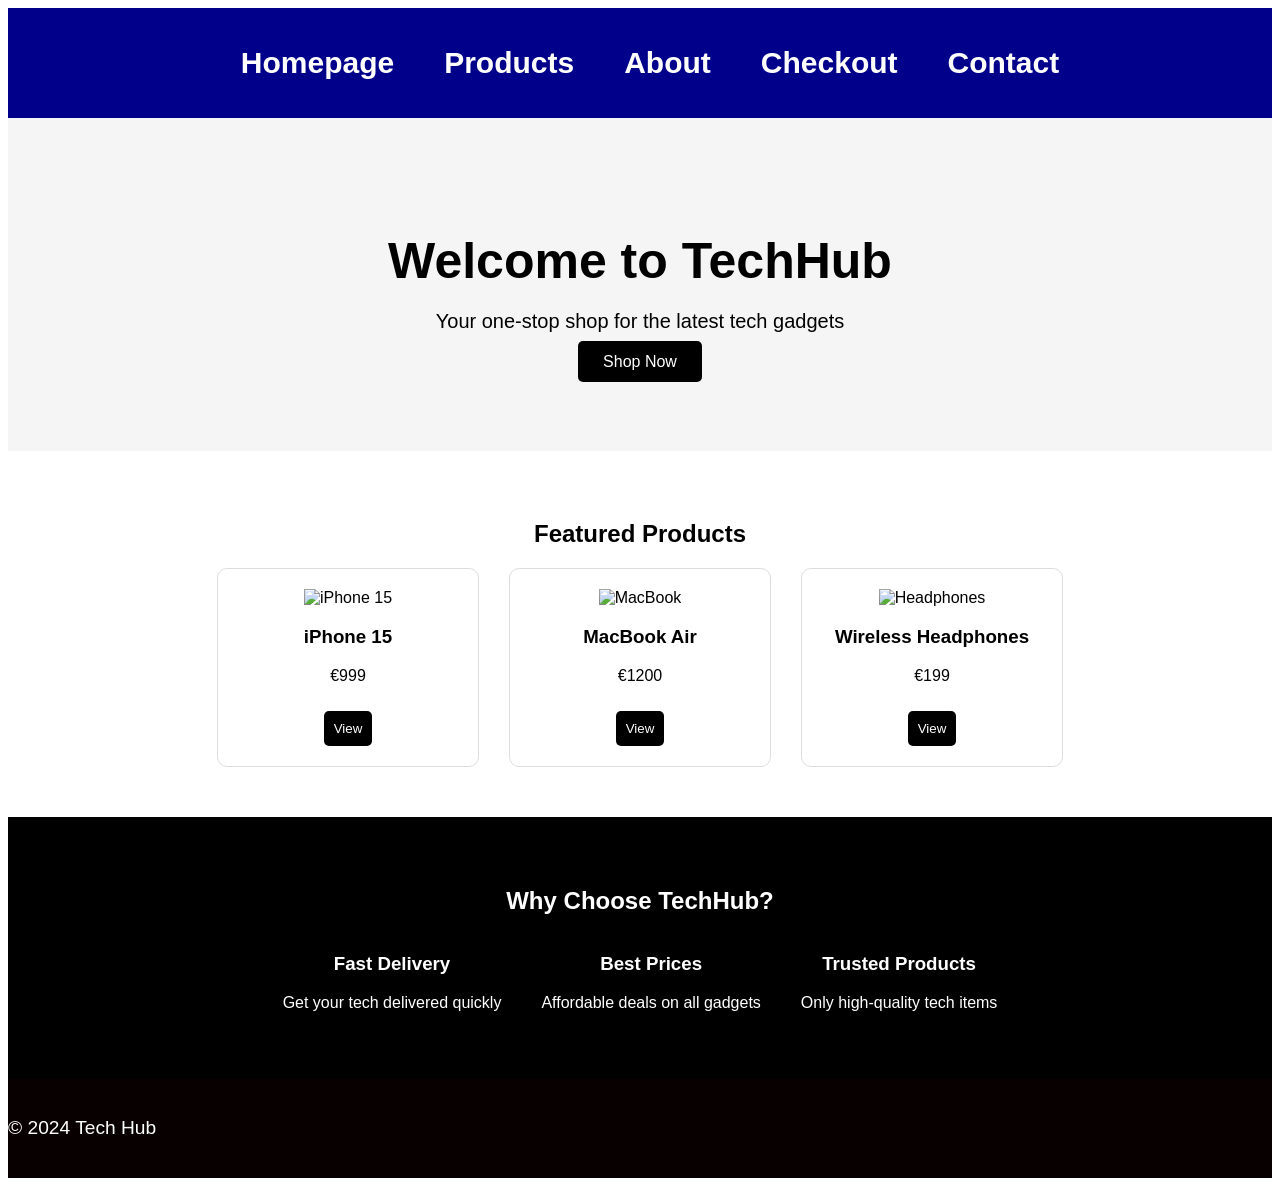
==== index.html @ e407534f "Add files via upload" ====
<!doctype html>
<html lang="en">
<head>
  <meta charset="UTF-8" />
  <meta name="viewport" content="width=device-width, initial-scale=1.0" />
  <title>Homepage</title>

  <link rel="stylesheet" href="style.css" />
</head>

<body class="home">

  <nav class="navbar">
    <a href="index.html">Homepage</a>
    <a href="products.html">Products</a>
    <a href="about_us.html">About</a>
    <a href="checkout.html">Checkout</a>
    <a href="contact_us.html">Contact</a>
  </nav>

  <!-- HERO -->
  <header class="middle">
    <h1>Welcome to TechHub</h1>
    <p>Your one-stop shop for the latest tech gadgets</p>
    <a href="products.html" class="btn">Shop Now</a>
  </header>

  <!-- FEATURED PRODUCTS -->
  <section class="featured">
    <h2>Featured Products</h2>

    <div class="product-container">

      <!-- IPHONE -->
      <div class="product-card">
        <img src="https://images.unsplash.com/photo-1592750475338-74b7b21085ab?auto=format&fit=crop&w=800&q=80" alt="iPhone 15">
        <h3>iPhone 15</h3>
        <p>€999</p>
        <button onclick="viewProduct('iphone')">View</button>
      </div>

      <!-- MACBOOK -->
      <div class="product-card">
        <img src="https://images.unsplash.com/photo-1517336714731-489689fd1ca8?auto=format&fit=crop&w=800&q=80" alt="MacBook">
        <h3>MacBook Air</h3>
        <p>€1200</p>
        <button onclick="viewProduct('laptop')">View</button>
      </div>

      <!-- HEADPHONES -->
      <div class="product-card">
        <img src="https://images.unsplash.com/photo-1505740420928-5e560c06d30e?auto=format&fit=crop&w=800&q=80" alt="Headphones">
        <h3>Wireless Headphones</h3>
        <p>€199</p>
        <button onclick="viewProduct('headphones')">View</button>
      </div>

    </div>
  </section>

  <!-- WHY US -->
  <section class="why-us">
    <h2>Why Choose TechHub?</h2>

    <div class="features">
      <div>
        <h3>Fast Delivery</h3>
        <p>Get your tech delivered quickly</p>
      </div>

      <div>
        <h3>Best Prices</h3>
        <p>Affordable deals on all gadgets</p>
      </div>

      <div>
        <h3>Trusted Products</h3>
        <p>Only high-quality tech items</p>
      </div>
    </div>
  </section>

  <!-- FOOTER -->
  <footer class="site-footer">
    <p>&copy; 2024 Tech Hub</p>
  </footer>

  <script>
    function viewProduct(type) {
      window.location.href = "products.html#" + type;
    }
  </script>

</body>
</html>
---- style.css ----
/*  Right now we will type here what we change/add so to keep track and when we upload this to joop we can delete this */
/*  Home-page: I changed the layout from the blue to black to fit the tech theme and also added a fetaures section + Nav bar to which im gonnna make it be able to clickable so when a customer clicks*/
/*  "Phones" it will bring them to the products section about the phones we have. Btw, if it says ".home" it ref the homepage  */
/* contact-page format looks more cleaner than what it is was before as it was just 3 boxes of white space together with titles like name, email address and message but i changed the style so it can look more website like.*/
/* made the style css for the map to be more centered with the text*/
/* i reformated my css on the oppening hours, faq and frequently added questions*/

body {
  background-color: #ffffff;
}

/* Navbar */
.navbar {
  display: flex;
  justify-content: center;
  background: darkblue;
  padding: 30px;
}

.navbar a {
  color: white;
  text-decoration: none;
  margin-left: 20px;
  font-size: 30px;
  font-weight: bold;
  padding: 8px 15px;
  border-radius: 5px;
  transition: 0.3s;
}

/*  The blue colour Nav bar looks good so far so we can honestly just keep that for how it is right now  */
.navbar a:hover {
  background-color: rgb(0, 119, 255);
  color: #fff;
}

/*  My footer */
.site-footer {
    background: #7ee3f0;
    color: #fff;
    padding: 20px 0;
    font-family: sans-serif;
}

.footer-container {
   display: flex;
    justify-content: space-between;
    align-items: flex-start;
    margin: 0 auto;
    flex-wrap: wrap;
    padding: 20px 50px ;
     gap: 25%;
}

/*  This is the footer of the MAIN body */
.site-footer {
    background: rgb(0, 119, 255);
    color: #fff;
    
    font-family: sans-serif;
    font-size: 1.2em;
}

.footer-section {
    flex: 1;
    min-width: 200px;
     margin-bottom: 10px;
   
}



.footer-section a {
    color: #f1f1f1;
    text-decoration: none;
    margin-right: 15px;
    display: inline-flex;
    align-items: center;
}

.footer-section a img {
    width: 24px;
    height: 24px;
    margin-right: 5px;
    vertical-align: middle;
}

.footer-bottom {
    border-top: 1px solid #444;
    margin-top: 20px;
    text-align: center;
    padding-top: 10px;
    font-size: 1em;
}



a {
  text-decoration: none;
}

/* This changes the homepage  */
.home {
  font-family: Arial, sans-serif;
}

/* This is the "Phones, laptops, Tablets etc Nave bar (if you click on it, it doesnt work just yet*/
.home .categories {
  display: flex;
  justify-content: center;
  background: #000;
  padding: 15px;
}

.home .categories a {
  color: #fff;
  margin: 0 15px;
  font-size: 18px;
}

.home .categories a:hover {
  color: #ccc;
}

/* middle  */
.home .middle {
  text-align: center;
  padding: 80px 20px;
  background: #f5f5f5;
}

.home .middle h1 {
  font-size: 50px;
  margin-bottom: 10px;
}

.home .middle p {
  font-size: 20px;
  margin-bottom: 20px;
}

.home .btn {
  background: #000;
  color: #fff;
  padding: 12px 25px;
  border-radius: 5px;
}

.home .btn:hover {
  background: #333;
}

/* PRODUCTS (Also doesnt work just yet but I will get to it!*/
.home .featured {
  padding: 50px 20px;
  text-align: center;
}

.home .product-container {
  display: flex;
  justify-content: center;
  gap: 30px;
  flex-wrap: wrap;
}

.home .product-card {
  border: 1px solid #ddd;
  padding: 20px;
  width: 220px;
  border-radius: 10px;
  background: #fff;
  transition: 0.3s;
}

.home .product-card:hover {
  transform: scale(1.05);
}

.home .product-card img {
  width: 100%;
}

.home .product-card button {
  background: #000;
  color: #fff;
  border: none;
  padding: 10px;
  cursor: pointer;
  margin-top: 10px;
}

.home .product-card button:hover {
  background: #333;
}

/* This is the lower middle section about the "why choose us"  */
.home .why-us {
  background: #000;
  color: #fff;
  padding: 50px 20px;
  text-align: center;
}

.home .features {
  display: flex;
  justify-content: center;
  gap: 40px;
  flex-wrap: wrap;
}

/* This is the footer for the home page   */
.home .site-footer {
    background: #080000;
    color: #fff;
    
    font-family: sans-serif;
    font-size: 1.2em;
}

/* Contact Page */
.contact-form {
  width: 50%;
  margin: 40px auto;
  padding: 20px;
  background-color: #f5f5f5;
  border-radius: 10px;
}

.contact-form label {
  display: block;
  margin-top: 10px;
  font-weight: bold;
}

.contact-form input,
.contact-form textarea {
  width: 100%;
  padding: 10px;
  margin-top: 5px;
  border: 1px solid #ccc;
  border-radius: 5px;
}

.contact-form button {
  margin-top: 15px;
  padding: 12px;
  width: 100%;
  background-color: darkblue;
  color: white;
  border: none;
  border-radius: 5px;
}

.contact-form button:hover {
  background-color: rgb(0, 119, 255);
}

.contact-info,
.contact-details {
  text-align: center;
  margin-top: 30px;
}

.faq {
  width: 60%;
  margin: 40px auto;
}

.map {
  text-align: center;
  margin: 40px auto;
}

/* My Products section */
/* SUB NAVBAR */
.categories {
  display: flex;
  justify-content: center;
  gap: 40px;
  background: black;
  padding: 15px 0;
}

.categories a {
  color: white;
  text-decoration: none;
  font-weight: bold;
  font-size: 16px;
  background: none;
  border: none;
  padding: 0;
  cursor: pointer;
}

.categories a:hover {
  color: #ccc;
}

/* SEARCH BAR */
.search-section {
  text-align: center;
  margin: 20px;
}

.search-section input {
  width: 50%;
  padding: 10px;
  font-size: 16px;
}

/* PRODUCTS SECTION */
.products {
  text-align: center;
}

.product-container {
  display: flex;
  justify-content: center;
  gap: 30px;
  flex-wrap: wrap;
  margin-top: 20px;
}

.product-card {
  border: 1px solid #ccc;
  padding: 20px;
  width: 260px;
  border-radius: 10px;
  background: #f5f5f5;
  text-align: center;
}

.product-card:hover {
  transform: scale(1.05);
}

.product-card img {
  width: 100%;
}

.product-card button {
  margin-top: 10px;
  padding: 10px;
  border: none;
  background: darkblue;
  color: white;
  cursor: pointer;
  border-radius: 5px;
}

.product-card button:hover {
  background: rgb(0, 119, 255);
}

/* FILTER BUTTONS */
.categories button {
  padding: 10px 15px;
  border: none;
  color: white;
  background-color: black;
  cursor: pointer;
  font-weight: bold;
  border-radius: 5px;
}

.categories button:hover {
  background:navy;
  color: white;
}

.map {
  margin: 40px auto;
  text-align: center;
}

/* This is the Checkout page */
.checkout-page {
  display: flex;
  gap: 40px;
  padding: 40px;
}

.cart-section {
  width: 40%;
  background: #f9f9f9;
  padding: 20px;
  border-radius: 10px;
}

.checkout-section {
  width: 60%;
}

.cart-item {
  display: flex;
  justify-content: space-between;
  padding: 10px 0;
  border-bottom: 1px solid #ddd;
}

.totals {
  margin-top: 20px;
}

.checkout-form input,
.checkout-form textarea {
  width: 100%;
  padding: 10px;
  margin: 8px 0;
}

button {
  margin-top: 10px;
  padding: 10px;
  cursor: pointer;
}

.btn-submit {
  background: black;
  color: white;
  width: 100%;
  font-size: 16px;
}

.btn-submit:hover {
  background-color: hwb(255 0% 10%);
}
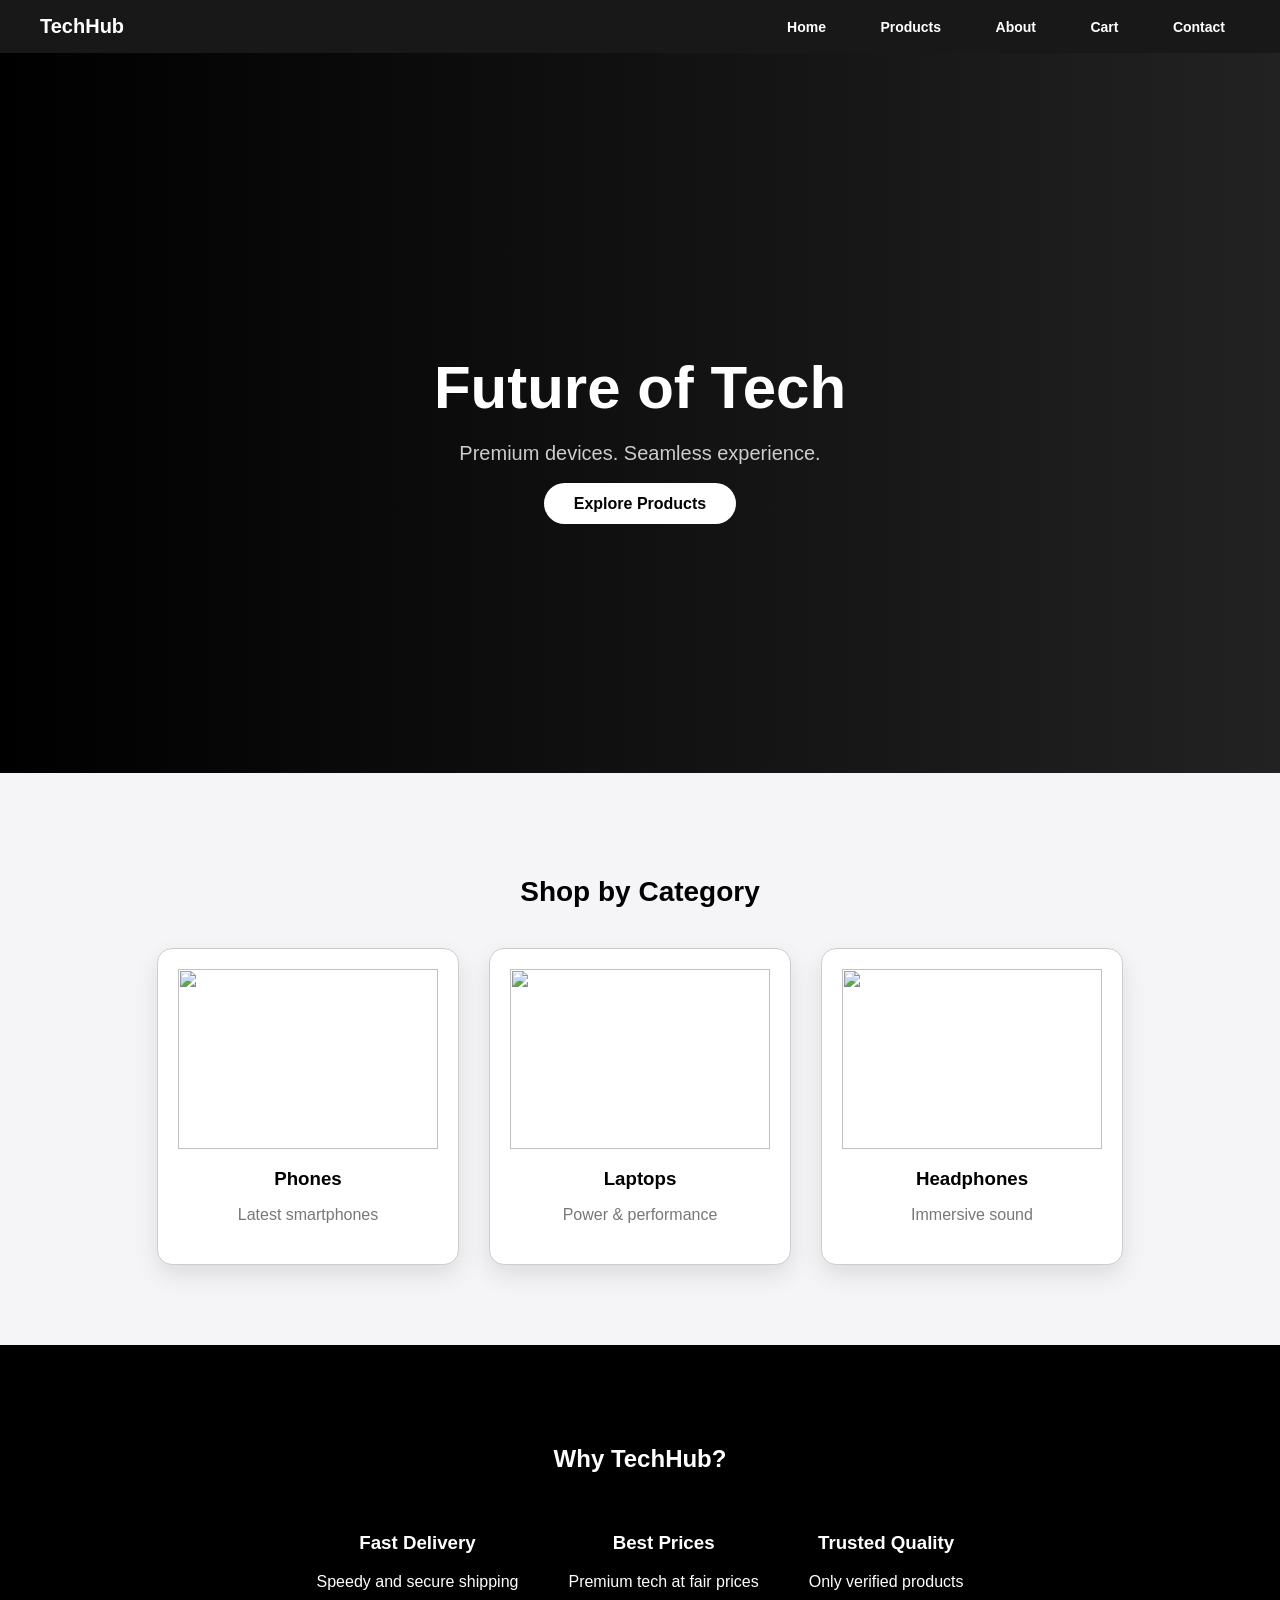
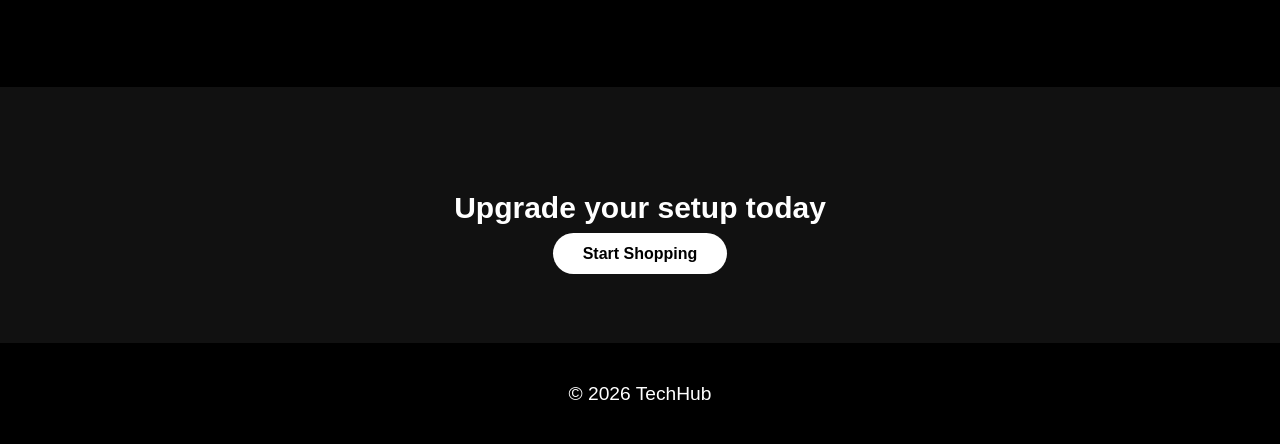
==== commit 337bb7e9: "Add files via upload" ====
--- a/index.html
+++ b/index.html
@@ -2,57 +2,56 @@
 <html lang="en">
 <head>
   <meta charset="UTF-8" />
-  <meta name="viewport" content="width=device-width, initial-scale=1.0" />
-  <title>Homepage</title>
-
+  <meta name="viewport" content="width=device-width, initial-scale=1.0"/>
+  <title>TechHub</title>
   <link rel="stylesheet" href="style.css" />
 </head>
 
 <body class="home">
 
+  <!-- NAVBAR -->
   <nav class="navbar">
-    <a href="index.html">Homepage</a>
-    <a href="products.html">Products</a>
-    <a href="about_us.html">About</a>
-    <a href="checkout.html">Checkout</a>
-    <a href="contact_us.html">Contact</a>
+    <div class="logo">TechHub</div>
+    <div class="nav-links">
+      <a href="index.html">Home</a>
+      <a href="products.html">Products</a>
+      <a href="about_us.html">About</a>
+      <a href="checkout.html">Cart</a>
+      <a href="contact_us.html">Contact</a>
+    </div>
   </nav>
 
   <!-- HERO -->
   <header class="middle">
-    <h1>Welcome to TechHub</h1>
-    <p>Your one-stop shop for the latest tech gadgets</p>
-    <a href="products.html" class="btn">Shop Now</a>
+    <div class="hero-content">
+      <h1>Future of Tech</h1>
+      <p>Premium devices. Seamless experience.</p>
+      <a href="products.html" class="btn">Explore Products</a>
+    </div>
   </header>
 
-  <!-- FEATURED PRODUCTS -->
+  <!-- FEATURED -->
   <section class="featured">
-    <h2>Featured Products</h2>
+    <h2>Shop by Category</h2>
 
     <div class="product-container">
 
-      <!-- IPHONE -->
-      <div class="product-card">
-        <img src="https://images.unsplash.com/photo-1592750475338-74b7b21085ab?auto=format&fit=crop&w=800&q=80" alt="iPhone 15">
-        <h3>iPhone 15</h3>
-        <p>€999</p>
-        <button onclick="viewProduct('iphone')">View</button>
+      <div class="product-card" onclick="viewProduct('phone')">
+        <img src="https://images.unsplash.com/photo-1592750475338-74b7b21085ab?auto=format&fit=crop&w=800&q=80">
+        <h3>Phones</h3>
+        <p>Latest smartphones</p>
       </div>
 
-      <!-- MACBOOK -->
-      <div class="product-card">
-        <img src="https://images.unsplash.com/photo-1517336714731-489689fd1ca8?auto=format&fit=crop&w=800&q=80" alt="MacBook">
-        <h3>MacBook Air</h3>
-        <p>€1200</p>
-        <button onclick="viewProduct('laptop')">View</button>
+      <div class="product-card" onclick="viewProduct('laptop')">
+        <img src="https://images.unsplash.com/photo-1517336714731-489689fd1ca8?auto=format&fit=crop&w=800&q=80">
+        <h3>Laptops</h3>
+        <p>Power & performance</p>
       </div>
 
-      <!-- HEADPHONES -->
-      <div class="product-card">
-        <img src="https://images.unsplash.com/photo-1505740420928-5e560c06d30e?auto=format&fit=crop&w=800&q=80" alt="Headphones">
-        <h3>Wireless Headphones</h3>
-        <p>€199</p>
-        <button onclick="viewProduct('headphones')">View</button>
+      <div class="product-card" onclick="viewProduct('headphone')">
+        <img src="https://images.unsplash.com/photo-1505740420928-5e560c06d30e?auto=format&fit=crop&w=800&q=80">
+        <h3>Headphones</h3>
+        <p>Immersive sound</p>
       </div>
 
     </div>
@@ -60,34 +59,40 @@
 
   <!-- WHY US -->
   <section class="why-us">
-    <h2>Why Choose TechHub?</h2>
+    <h2>Why TechHub?</h2>
 
     <div class="features">
       <div>
         <h3>Fast Delivery</h3>
-        <p>Get your tech delivered quickly</p>
+        <p>Speedy and secure shipping</p>
       </div>
 
       <div>
         <h3>Best Prices</h3>
-        <p>Affordable deals on all gadgets</p>
+        <p>Premium tech at fair prices</p>
       </div>
 
       <div>
-        <h3>Trusted Products</h3>
-        <p>Only high-quality tech items</p>
+        <h3>Trusted Quality</h3>
+        <p>Only verified products</p>
       </div>
     </div>
   </section>
 
+  <!-- CTA -->
+  <section class="cta">
+    <h2>Upgrade your setup today</h2>
+    <a href="products.html" class="btn">Start Shopping</a>
+  </section>
+
   <!-- FOOTER -->
   <footer class="site-footer">
-    <p>&copy; 2024 Tech Hub</p>
+    <p>&copy; 2026 TechHub</p>
   </footer>
 
   <script>
-    function viewProduct(type) {
-      window.location.href = "products.html#" + type;
+    function viewProduct(category) {
+      window.location.href = "products.html#" + category;
     }
   </script>
 
--- a/style.css
+++ b/style.css
@@ -7,7 +7,9 @@
 
 body {
   background-color: #ffffff;
-}
+
+}
+
 
 /* Navbar */
 .navbar {
@@ -99,61 +101,91 @@
   text-decoration: none;
 }
 
-/* This changes the homepage  */
+/* BASE */
 .home {
   font-family: Arial, sans-serif;
-}
-
-/* This is the "Phones, laptops, Tablets etc Nave bar (if you click on it, it doesnt work just yet*/
-.home .categories {
-  display: flex;
-  justify-content: center;
-  background: #000;
-  padding: 15px;
-}
-
-.home .categories a {
-  color: #fff;
-  margin: 0 15px;
-  font-size: 18px;
-}
-
-.home .categories a:hover {
+  margin: 0;
+  background: #f5f5f7;
+}
+
+/* NAVBAR */
+.home .navbar {
+  display: flex;
+  justify-content: space-between;
+  align-items: center;
+  padding: 15px 40px;
+  background: rgba(0,0,0,0.9);
+  color: white;
+  position: sticky;
+  top: 0;
+}
+
+.home .logo {
+  font-size: 20px;
+  font-weight: bold;
+}
+
+.home .nav-links a {
+  color: white;
+  margin-left: 20px;
+  text-decoration: none;
+  font-size: 14px;
+}
+
+.home .nav-links a:hover {
   color: #ccc;
 }
 
-/* middle  */
+/* HERO */
 .home .middle {
-  text-align: center;
-  padding: 80px 20px;
-  background: #f5f5f5;
+  height: 80vh;
+  display: flex;
+  justify-content: center;
+  align-items: center;
+  text-align: center;
+  background: linear-gradient(to right, #000, #222);
+  color: white;
+}
+
+.home .hero-content {
+  max-width: 600px;
 }
 
 .home .middle h1 {
-  font-size: 50px;
-  margin-bottom: 10px;
+  font-size: 60px;
+  margin-bottom: 15px;
 }
 
 .home .middle p {
   font-size: 20px;
-  margin-bottom: 20px;
-}
-
+  margin-bottom: 30px;
+  color: #ccc;
+}
+
+/* BUTTON */
 .home .btn {
-  background: #000;
-  color: #fff;
-  padding: 12px 25px;
-  border-radius: 5px;
+  background: white;
+  color: black;
+  padding: 12px 30px;
+  border-radius: 25px;
+  text-decoration: none;
+  font-weight: bold;
+  transition: 0.3s;
 }
 
 .home .btn:hover {
-  background: #333;
-}
-
-/* PRODUCTS (Also doesnt work just yet but I will get to it!*/
+  background: #ddd;
+}
+
+/* FEATURED */
 .home .featured {
-  padding: 50px 20px;
-  text-align: center;
+  padding: 80px 20px;
+  text-align: center;
+}
+
+.home .featured h2 {
+  font-size: 28px;
+  margin-bottom: 40px;
 }
 
 .home .product-container {
@@ -164,57 +196,73 @@
 }
 
 .home .product-card {
-  border: 1px solid #ddd;
-  padding: 20px;
-  width: 220px;
-  border-radius: 10px;
-  background: #fff;
+  background: white;
+  border-radius: 15px;
+  width: 260px;
+  overflow: hidden;
+  box-shadow: 0 10px 25px rgba(0,0,0,0.1);
   transition: 0.3s;
+  cursor: pointer;
 }
 
 .home .product-card:hover {
-  transform: scale(1.05);
+  transform: translateY(-10px);
 }
 
 .home .product-card img {
   width: 100%;
-}
-
-.home .product-card button {
-  background: #000;
-  color: #fff;
-  border: none;
-  padding: 10px;
-  cursor: pointer;
-  margin-top: 10px;
-}
-
-.home .product-card button:hover {
-  background: #333;
-}
-
-/* This is the lower middle section about the "why choose us"  */
+  height: 180px;
+  object-fit: cover;
+}
+
+.home .product-card h3 {
+  margin: 15px 0 5px;
+}
+
+.home .product-card p {
+  color: #777;
+  margin-bottom: 20px;
+}
+
+/* WHY US */
 .home .why-us {
   background: #000;
-  color: #fff;
-  padding: 50px 20px;
+  color: white;
+  padding: 80px 20px;
   text-align: center;
 }
 
 .home .features {
   display: flex;
   justify-content: center;
-  gap: 40px;
+  gap: 50px;
+  margin-top: 40px;
   flex-wrap: wrap;
 }
 
-/* This is the footer for the home page   */
+.home .features div {
+  max-width: 220px;
+}
+
+/* CTA */
+.home .cta {
+  background: #111;
+  color: white;
+  text-align: center;
+  padding: 80px 20px;
+}
+
+.home .cta h2 {
+  font-size: 30px;
+  margin-bottom: 20px;
+}
+
+/* FOOTER */
 .home .site-footer {
-    background: #080000;
-    color: #fff;
-    
-    font-family: sans-serif;
-    font-size: 1.2em;
+  background: #000;
+  color: white;
+  text-align: center;
+  padding: 20px;
 }
 
 /* Contact Page */
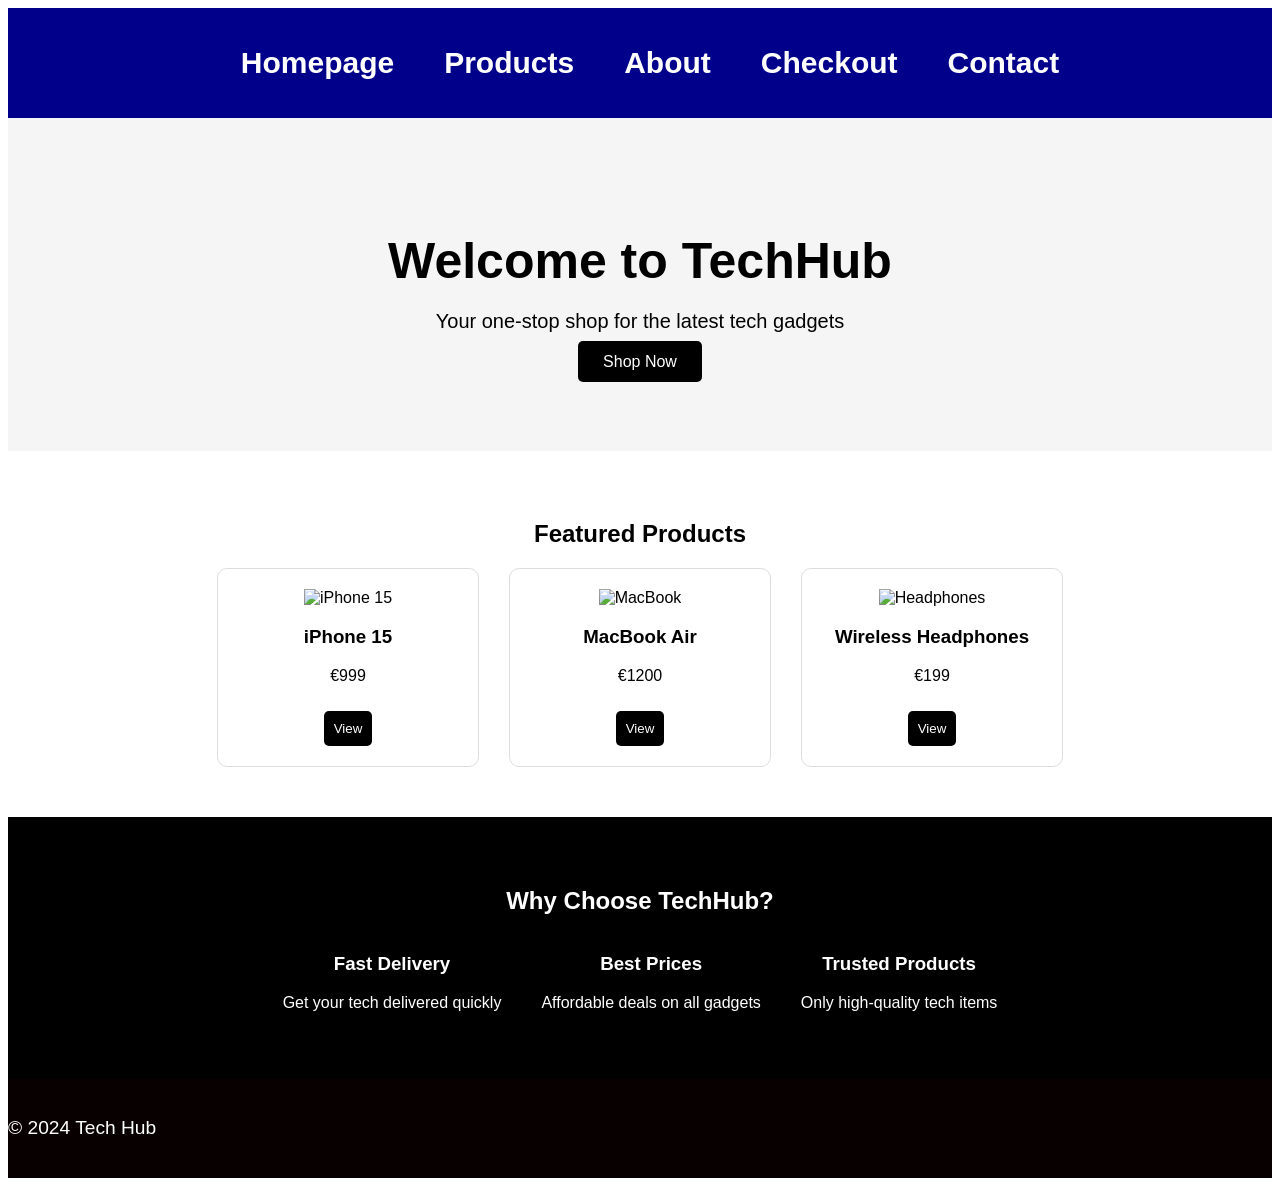
==== commit da9f0ff2: "Revert "Add files via upload" This reverts commit 337bb7e91ebccb22e463ddd1a6a0882b80cfa52f." ====
--- a/index.html
+++ b/index.html
@@ -2,56 +2,57 @@
 <html lang="en">
 <head>
   <meta charset="UTF-8" />
-  <meta name="viewport" content="width=device-width, initial-scale=1.0"/>
-  <title>TechHub</title>
+  <meta name="viewport" content="width=device-width, initial-scale=1.0" />
+  <title>Homepage</title>
+
   <link rel="stylesheet" href="style.css" />
 </head>
 
 <body class="home">
 
-  <!-- NAVBAR -->
   <nav class="navbar">
-    <div class="logo">TechHub</div>
-    <div class="nav-links">
-      <a href="index.html">Home</a>
-      <a href="products.html">Products</a>
-      <a href="about_us.html">About</a>
-      <a href="checkout.html">Cart</a>
-      <a href="contact_us.html">Contact</a>
-    </div>
+    <a href="index.html">Homepage</a>
+    <a href="products.html">Products</a>
+    <a href="about_us.html">About</a>
+    <a href="checkout.html">Checkout</a>
+    <a href="contact_us.html">Contact</a>
   </nav>
 
   <!-- HERO -->
   <header class="middle">
-    <div class="hero-content">
-      <h1>Future of Tech</h1>
-      <p>Premium devices. Seamless experience.</p>
-      <a href="products.html" class="btn">Explore Products</a>
-    </div>
+    <h1>Welcome to TechHub</h1>
+    <p>Your one-stop shop for the latest tech gadgets</p>
+    <a href="products.html" class="btn">Shop Now</a>
   </header>
 
-  <!-- FEATURED -->
+  <!-- FEATURED PRODUCTS -->
   <section class="featured">
-    <h2>Shop by Category</h2>
+    <h2>Featured Products</h2>
 
     <div class="product-container">
 
-      <div class="product-card" onclick="viewProduct('phone')">
-        <img src="https://images.unsplash.com/photo-1592750475338-74b7b21085ab?auto=format&fit=crop&w=800&q=80">
-        <h3>Phones</h3>
-        <p>Latest smartphones</p>
+      <!-- IPHONE -->
+      <div class="product-card">
+        <img src="https://images.unsplash.com/photo-1592750475338-74b7b21085ab?auto=format&fit=crop&w=800&q=80" alt="iPhone 15">
+        <h3>iPhone 15</h3>
+        <p>€999</p>
+        <button onclick="viewProduct('iphone')">View</button>
       </div>
 
-      <div class="product-card" onclick="viewProduct('laptop')">
-        <img src="https://images.unsplash.com/photo-1517336714731-489689fd1ca8?auto=format&fit=crop&w=800&q=80">
-        <h3>Laptops</h3>
-        <p>Power & performance</p>
+      <!-- MACBOOK -->
+      <div class="product-card">
+        <img src="https://images.unsplash.com/photo-1517336714731-489689fd1ca8?auto=format&fit=crop&w=800&q=80" alt="MacBook">
+        <h3>MacBook Air</h3>
+        <p>€1200</p>
+        <button onclick="viewProduct('laptop')">View</button>
       </div>
 
-      <div class="product-card" onclick="viewProduct('headphone')">
-        <img src="https://images.unsplash.com/photo-1505740420928-5e560c06d30e?auto=format&fit=crop&w=800&q=80">
-        <h3>Headphones</h3>
-        <p>Immersive sound</p>
+      <!-- HEADPHONES -->
+      <div class="product-card">
+        <img src="https://images.unsplash.com/photo-1505740420928-5e560c06d30e?auto=format&fit=crop&w=800&q=80" alt="Headphones">
+        <h3>Wireless Headphones</h3>
+        <p>€199</p>
+        <button onclick="viewProduct('headphones')">View</button>
       </div>
 
     </div>
@@ -59,40 +60,34 @@
 
   <!-- WHY US -->
   <section class="why-us">
-    <h2>Why TechHub?</h2>
+    <h2>Why Choose TechHub?</h2>
 
     <div class="features">
       <div>
         <h3>Fast Delivery</h3>
-        <p>Speedy and secure shipping</p>
+        <p>Get your tech delivered quickly</p>
       </div>
 
       <div>
         <h3>Best Prices</h3>
-        <p>Premium tech at fair prices</p>
+        <p>Affordable deals on all gadgets</p>
       </div>
 
       <div>
-        <h3>Trusted Quality</h3>
-        <p>Only verified products</p>
+        <h3>Trusted Products</h3>
+        <p>Only high-quality tech items</p>
       </div>
     </div>
   </section>
 
-  <!-- CTA -->
-  <section class="cta">
-    <h2>Upgrade your setup today</h2>
-    <a href="products.html" class="btn">Start Shopping</a>
-  </section>
-
   <!-- FOOTER -->
   <footer class="site-footer">
-    <p>&copy; 2026 TechHub</p>
+    <p>&copy; 2024 Tech Hub</p>
   </footer>
 
   <script>
-    function viewProduct(category) {
-      window.location.href = "products.html#" + category;
+    function viewProduct(type) {
+      window.location.href = "products.html#" + type;
     }
   </script>
 
--- a/style.css
+++ b/style.css
@@ -7,9 +7,7 @@
 
 body {
   background-color: #ffffff;
-
-}
-
+}
 
 /* Navbar */
 .navbar {
@@ -89,7 +87,7 @@
 
 .footer-bottom {
     border-top: 1px solid #444;
-    margin-top: 20px;
+    margin-top: 10px;
     text-align: center;
     padding-top: 10px;
     font-size: 1em;
@@ -101,91 +99,61 @@
   text-decoration: none;
 }
 
-/* BASE */
+/* This changes the homepage  */
 .home {
   font-family: Arial, sans-serif;
-  margin: 0;
-  background: #f5f5f7;
-}
-
-/* NAVBAR */
-.home .navbar {
-  display: flex;
-  justify-content: space-between;
-  align-items: center;
-  padding: 15px 40px;
-  background: rgba(0,0,0,0.9);
-  color: white;
-  position: sticky;
-  top: 0;
-}
-
-.home .logo {
-  font-size: 20px;
-  font-weight: bold;
-}
-
-.home .nav-links a {
-  color: white;
-  margin-left: 20px;
-  text-decoration: none;
-  font-size: 14px;
-}
-
-.home .nav-links a:hover {
+}
+
+/* This is the "Phones, laptops, Tablets etc Nave bar (if you click on it, it doesnt work just yet*/
+.home .categories {
+  display: flex;
+  justify-content: center;
+  background: #000;
+  padding: 15px;
+}
+
+.home .categories a {
+  color: #fff;
+  margin: 0 15px;
+  font-size: 18px;
+}
+
+.home .categories a:hover {
   color: #ccc;
 }
 
-/* HERO */
+/* middle  */
 .home .middle {
-  height: 80vh;
-  display: flex;
-  justify-content: center;
-  align-items: center;
-  text-align: center;
-  background: linear-gradient(to right, #000, #222);
-  color: white;
-}
-
-.home .hero-content {
-  max-width: 600px;
+  text-align: center;
+  padding: 80px 20px;
+  background: #f5f5f5;
 }
 
 .home .middle h1 {
-  font-size: 60px;
-  margin-bottom: 15px;
+  font-size: 50px;
+  margin-bottom: 10px;
 }
 
 .home .middle p {
   font-size: 20px;
-  margin-bottom: 30px;
-  color: #ccc;
-}
-
-/* BUTTON */
+  margin-bottom: 20px;
+}
+
 .home .btn {
-  background: white;
-  color: black;
-  padding: 12px 30px;
-  border-radius: 25px;
-  text-decoration: none;
-  font-weight: bold;
-  transition: 0.3s;
+  background: #000;
+  color: #fff;
+  padding: 12px 25px;
+  border-radius: 5px;
 }
 
 .home .btn:hover {
-  background: #ddd;
-}
-
-/* FEATURED */
+  background: #333;
+}
+
+/* PRODUCTS (Also doesnt work just yet but I will get to it!*/
 .home .featured {
-  padding: 80px 20px;
-  text-align: center;
-}
-
-.home .featured h2 {
-  font-size: 28px;
-  margin-bottom: 40px;
+  padding: 50px 20px;
+  text-align: center;
 }
 
 .home .product-container {
@@ -196,73 +164,57 @@
 }
 
 .home .product-card {
-  background: white;
-  border-radius: 15px;
-  width: 260px;
-  overflow: hidden;
-  box-shadow: 0 10px 25px rgba(0,0,0,0.1);
+  border: 1px solid #ddd;
+  padding: 20px;
+  width: 220px;
+  border-radius: 10px;
+  background: #fff;
   transition: 0.3s;
-  cursor: pointer;
 }
 
 .home .product-card:hover {
-  transform: translateY(-10px);
+  transform: scale(1.05);
 }
 
 .home .product-card img {
   width: 100%;
-  height: 180px;
-  object-fit: cover;
-}
-
-.home .product-card h3 {
-  margin: 15px 0 5px;
-}
-
-.home .product-card p {
-  color: #777;
-  margin-bottom: 20px;
-}
-
-/* WHY US */
+}
+
+.home .product-card button {
+  background: #000;
+  color: #fff;
+  border: none;
+  padding: 10px;
+  cursor: pointer;
+  margin-top: 10px;
+}
+
+.home .product-card button:hover {
+  background: #333;
+}
+
+/* This is the lower middle section about the "why choose us"  */
 .home .why-us {
   background: #000;
-  color: white;
-  padding: 80px 20px;
+  color: #fff;
+  padding: 50px 20px;
   text-align: center;
 }
 
 .home .features {
   display: flex;
   justify-content: center;
-  gap: 50px;
-  margin-top: 40px;
+  gap: 40px;
   flex-wrap: wrap;
 }
 
-.home .features div {
-  max-width: 220px;
-}
-
-/* CTA */
-.home .cta {
-  background: #111;
-  color: white;
-  text-align: center;
-  padding: 80px 20px;
-}
-
-.home .cta h2 {
-  font-size: 30px;
-  margin-bottom: 20px;
-}
-
-/* FOOTER */
+/* This is the footer for the home page   */
 .home .site-footer {
-  background: #000;
-  color: white;
-  text-align: center;
-  padding: 20px;
+    background: #080000;
+    color: #fff;
+    
+    font-family: sans-serif;
+    font-size: 1.2em;
 }
 
 /* Contact Page */
@@ -380,6 +332,7 @@
 
 .product-card:hover {
   transform: scale(1.05);
+  box-shadow: 0 0 5px rgba(0, 0, 0, 0.3);
 }
 
 .product-card img {
@@ -412,13 +365,116 @@
 }
 
 .categories button:hover {
-  background:navy;
-  color: white;
-}
-
-.map {
-  margin: 40px auto;
-  text-align: center;
+  background: navy;
+  color: white;
+}
+
+/* ADD OR UPDATE PRODUCTS */
+.product_add_update {
+  max-width: 400px;
+  margin: 30px auto;
+  padding: 25px;
+  background-color: white;
+  border-radius: 12px;
+  box-shadow: 0 4px 12px rgba(0, 0, 0, 0.1);
+  display: flex;
+  flex-direction: column;
+  gap: 15px;
+}
+
+.product_add_update h3 {
+  text-align: center;
+  margin-bottom: 10px;
+  font-size: 20px;
+}
+
+.product_add_update input,
+.product_add_update select {
+  padding: 10px 12px;
+  font-size: 15px;
+  border: 1px solid #ccc;
+  border-radius: 8px;
+  outline: none;
+  transition: 0.3s;
+}
+
+.product_add_update input:hover,
+.product_add_update select:hover {
+  border-color: navy;
+}
+
+.product_add_update select:hover {
+  cursor: pointer;
+}
+
+.product_add_update input:focus,
+.product_add_update select:focus {
+  border-color: navy;
+  box-shadow: 0 0 5px rgba(0, 123, 255, 0.4);
+}
+
+.product_add_update input[type="file"] {
+  padding: 5px;
+  border: none;
+}
+
+.product_add_update button {
+  padding: 12px;
+  font-size: 16px;
+  background-color: navy;
+  color: white;
+  border: none;
+  border-radius: 8px;
+  cursor: pointer;
+  transition: 0.3s;
+}
+
+.product_add_update button:hover {
+  background-color: #007bff;
+}
+
+/* SORT PRODUCTS */
+.product_sort {
+  display: flex;
+  justify-content: right;
+  margin: 20px;
+}
+
+.product_sort select {
+  padding: 10px 15px;
+  font-size: 16px;
+  border: 2px solid white;
+  border-radius: 8px;
+  background-color: white;
+  cursor: pointer;
+  outline: none;
+}
+
+.product_sort select:hover {
+  border-color: #007bff;
+}
+
+.product_sort select:focus {
+  border-color: #007bff;
+  box-shadow: 0 0 5px rgba(47, 79, 79, 0.4);
+}
+
+/* FOOTER PRODUCTS */
+.product_footer {
+  background: #080000;
+  border-top: 1px solid #444;
+  margin-top: 20px;
+  padding-top: 10px;
+  display: flex;
+  justify-content: center;
+  padding: 20px 50px;
+  gap: 25%;
+}
+
+.product_footer p {
+  color: #fff;
+  font-family: sans-serif;
+  font-size: 1.2em;
 }
 
 /* This is the Checkout page */
@@ -473,3 +529,168 @@
 .btn-submit:hover {
   background-color: hwb(255 0% 10%);
 }
+
+/* =========================
+   ABOUT US PAGE
+========================= */
+
+.about-page {
+  font-family: Arial, sans-serif;
+  background-color: #ffffff;
+}
+
+.about-hero {
+  background: #f5f5f5;
+  text-align: center;
+  padding: 100px 20px;
+}
+
+.about-hero-content h1 {
+  font-size: 58px;
+  margin-bottom: 20px;
+  color: #000;
+}
+
+.about-hero-content p {
+  font-size: 22px;
+  max-width: 850px;
+  margin: 0 auto;
+  color: #222;
+  line-height: 1.6;
+}
+
+.about-intro {
+  padding: 70px 20px 40px;
+}
+
+.about-container {
+  max-width: 1100px;
+  margin: 0 auto;
+  text-align: center;
+}
+
+.about-intro h2,
+.about-team h2 {
+  font-size: 46px;
+  margin-bottom: 20px;
+  color: #000;
+}
+
+.about-intro p {
+  font-size: 20px;
+  line-height: 1.8;
+  max-width: 900px;
+  margin: 0 auto 20px auto;
+  color: #222;
+}
+
+.about-mission {
+  padding: 30px 20px 70px;
+}
+
+.about-mission .about-container {
+  display: flex;
+  justify-content: center;
+  gap: 30px;
+  flex-wrap: wrap;
+}
+
+.about-card {
+  background: #f5f5f5;
+  border: 1px solid #ddd;
+  border-radius: 12px;
+  width: 300px;
+  padding: 30px 20px;
+  transition: 0.3s;
+}
+
+.about-card:hover {
+  transform: scale(1.03);
+}
+
+.about-card h3 {
+  font-size: 28px;
+  margin-bottom: 15px;
+  color: #000;
+}
+
+.about-card p {
+  font-size: 18px;
+  line-height: 1.6;
+  color: #333;
+}
+
+.about-team {
+  padding: 70px 20px;
+  background: #f5f5f5;
+}
+
+.about-team-wrapper {
+  max-width: 1100px;
+  margin: 0 auto;
+  text-align: center;
+}
+
+.about-team-text {
+  font-size: 20px;
+  max-width: 800px;
+  margin: 0 auto 35px auto;
+  line-height: 1.6;
+  color: #222;
+}
+
+.about-team-container {
+  display: flex;
+  justify-content: center;
+  gap: 30px;
+  flex-wrap: wrap;
+}
+
+.about-team-member {
+  background: #ffffff;
+  border: 1px solid #ddd;
+  border-radius: 10px;
+  width: 260px;
+  padding: 25px 20px;
+  transition: 0.3s;
+}
+
+.about-team-member:hover {
+  transform: scale(1.03);
+}
+
+.about-team-member h3 {
+  font-size: 24px;
+  margin-bottom: 10px;
+  color: #000;
+}
+
+.about-team-member p {
+  font-size: 18px;
+  color: #333;
+}
+
+/* Responsive design */
+@media (max-width: 768px) {
+  .about-hero-content h1 {
+    font-size: 40px;
+  }
+
+  .about-hero-content p,
+  .about-intro p,
+  .about-team-text,
+  .about-card p,
+  .about-team-member p {
+    font-size: 18px;
+  }
+
+  .about-intro h2,
+  .about-team h2 {
+    font-size: 34px;
+  }
+
+  .about-card,
+  .about-team-member {
+    width: 90%;
+  }
+}
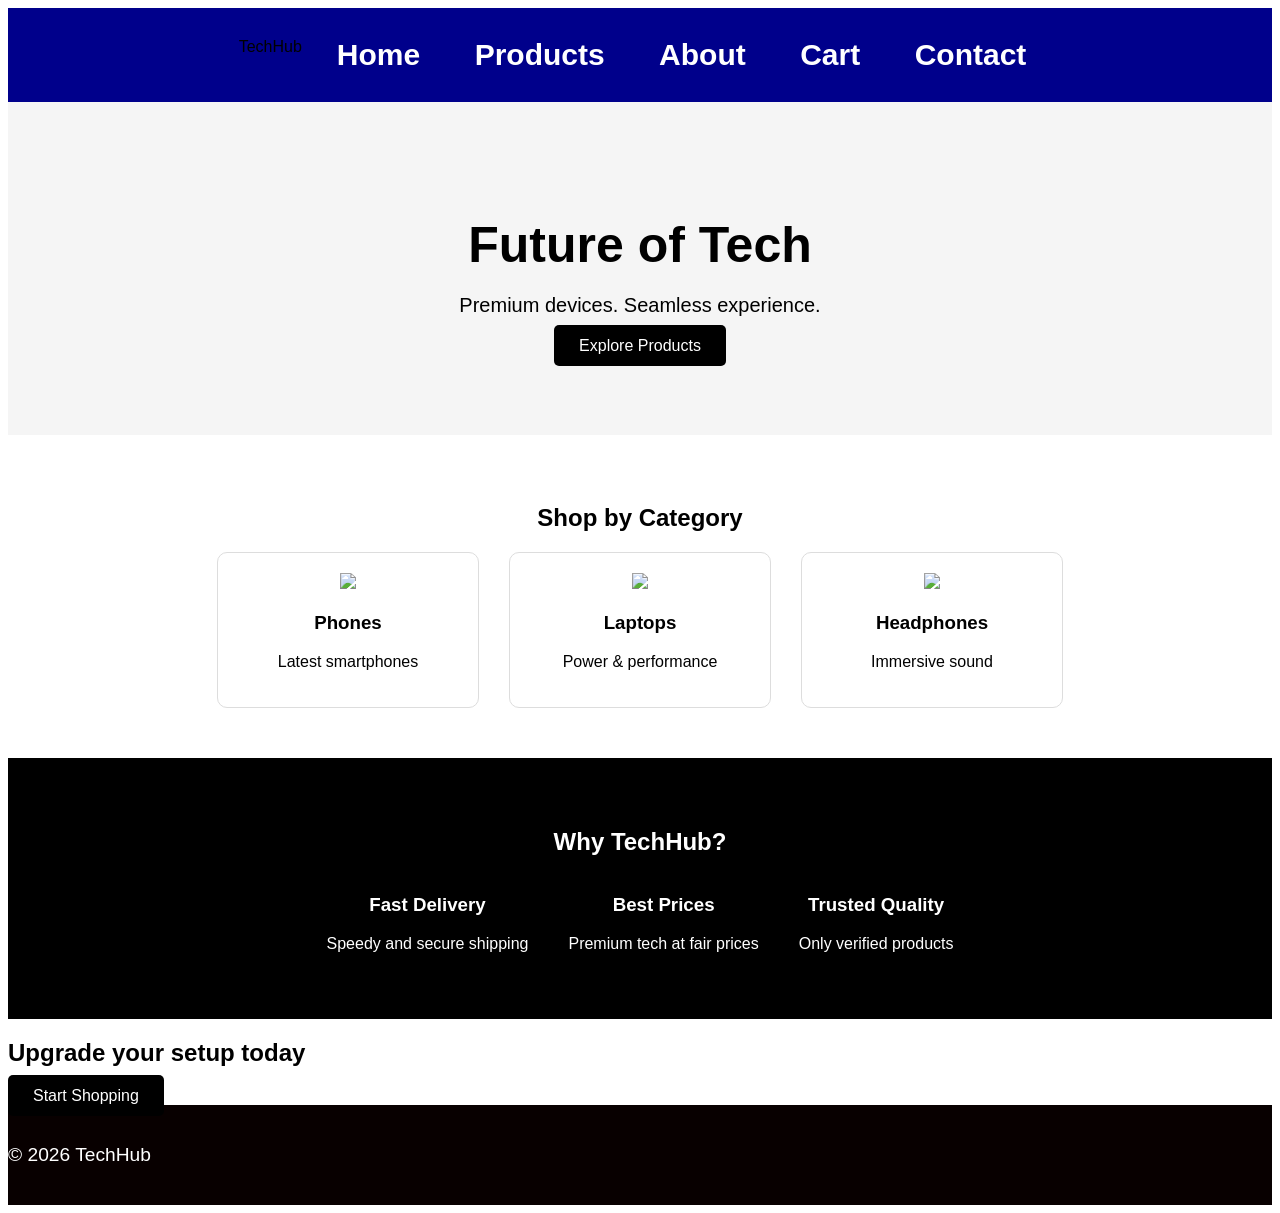
==== commit 3a06e06f: "Revamp index.html for TechHub homepage Updated the homepage structure and content for TechHub." ====
--- a/index.html
+++ b/index.html
@@ -2,57 +2,56 @@
 <html lang="en">
 <head>
   <meta charset="UTF-8" />
-  <meta name="viewport" content="width=device-width, initial-scale=1.0" />
-  <title>Homepage</title>
-
+  <meta name="viewport" content="width=device-width, initial-scale=1.0"/>
+  <title>TechHub</title>
   <link rel="stylesheet" href="style.css" />
 </head>
 
 <body class="home">
 
+  <!-- NAVBAR -->
   <nav class="navbar">
-    <a href="index.html">Homepage</a>
-    <a href="products.html">Products</a>
-    <a href="about_us.html">About</a>
-    <a href="checkout.html">Checkout</a>
-    <a href="contact_us.html">Contact</a>
+    <div class="logo">TechHub</div>
+    <div class="nav-links">
+      <a href="index.html">Home</a>
+      <a href="products.html">Products</a>
+      <a href="about_us.html">About</a>
+      <a href="checkout.html">Cart</a>
+      <a href="contact_us.html">Contact</a>
+    </div>
   </nav>
 
   <!-- HERO -->
   <header class="middle">
-    <h1>Welcome to TechHub</h1>
-    <p>Your one-stop shop for the latest tech gadgets</p>
-    <a href="products.html" class="btn">Shop Now</a>
+    <div class="hero-content">
+      <h1>Future of Tech</h1>
+      <p>Premium devices. Seamless experience.</p>
+      <a href="products.html" class="btn">Explore Products</a>
+    </div>
   </header>
 
-  <!-- FEATURED PRODUCTS -->
+  <!-- FEATURED -->
   <section class="featured">
-    <h2>Featured Products</h2>
+    <h2>Shop by Category</h2>
 
     <div class="product-container">
 
-      <!-- IPHONE -->
-      <div class="product-card">
-        <img src="https://images.unsplash.com/photo-1592750475338-74b7b21085ab?auto=format&fit=crop&w=800&q=80" alt="iPhone 15">
-        <h3>iPhone 15</h3>
-        <p>€999</p>
-        <button onclick="viewProduct('iphone')">View</button>
+      <div class="product-card" onclick="viewProduct('phone')">
+        <img src="https://images.unsplash.com/photo-1592750475338-74b7b21085ab?auto=format&fit=crop&w=800&q=80">
+        <h3>Phones</h3>
+        <p>Latest smartphones</p>
       </div>
 
-      <!-- MACBOOK -->
-      <div class="product-card">
-        <img src="https://images.unsplash.com/photo-1517336714731-489689fd1ca8?auto=format&fit=crop&w=800&q=80" alt="MacBook">
-        <h3>MacBook Air</h3>
-        <p>€1200</p>
-        <button onclick="viewProduct('laptop')">View</button>
+      <div class="product-card" onclick="viewProduct('laptop')">
+        <img src="https://images.unsplash.com/photo-1517336714731-489689fd1ca8?auto=format&fit=crop&w=800&q=80">
+        <h3>Laptops</h3>
+        <p>Power & performance</p>
       </div>
 
-      <!-- HEADPHONES -->
-      <div class="product-card">
-        <img src="https://images.unsplash.com/photo-1505740420928-5e560c06d30e?auto=format&fit=crop&w=800&q=80" alt="Headphones">
-        <h3>Wireless Headphones</h3>
-        <p>€199</p>
-        <button onclick="viewProduct('headphones')">View</button>
+      <div class="product-card" onclick="viewProduct('headphone')">
+        <img src="https://images.unsplash.com/photo-1505740420928-5e560c06d30e?auto=format&fit=crop&w=800&q=80">
+        <h3>Headphones</h3>
+        <p>Immersive sound</p>
       </div>
 
     </div>
@@ -60,36 +59,42 @@
 
   <!-- WHY US -->
   <section class="why-us">
-    <h2>Why Choose TechHub?</h2>
+    <h2>Why TechHub?</h2>
 
     <div class="features">
       <div>
         <h3>Fast Delivery</h3>
-        <p>Get your tech delivered quickly</p>
+        <p>Speedy and secure shipping</p>
       </div>
 
       <div>
         <h3>Best Prices</h3>
-        <p>Affordable deals on all gadgets</p>
+        <p>Premium tech at fair prices</p>
       </div>
 
       <div>
-        <h3>Trusted Products</h3>
-        <p>Only high-quality tech items</p>
+        <h3>Trusted Quality</h3>
+        <p>Only verified products</p>
       </div>
     </div>
   </section>
 
+  <!-- CTA -->
+  <section class="cta">
+    <h2>Upgrade your setup today</h2>
+    <a href="products.html" class="btn">Start Shopping</a>
+  </section>
+
   <!-- FOOTER -->
   <footer class="site-footer">
-    <p>&copy; 2024 Tech Hub</p>
+    <p>&copy; 2026 TechHub</p>
   </footer>
 
   <script>
-    function viewProduct(type) {
-      window.location.href = "products.html#" + type;
+    function viewProduct(category) {
+      window.location.href = "products.html#" + category;
     }
   </script>
 
 </body>
-</html>+</html>
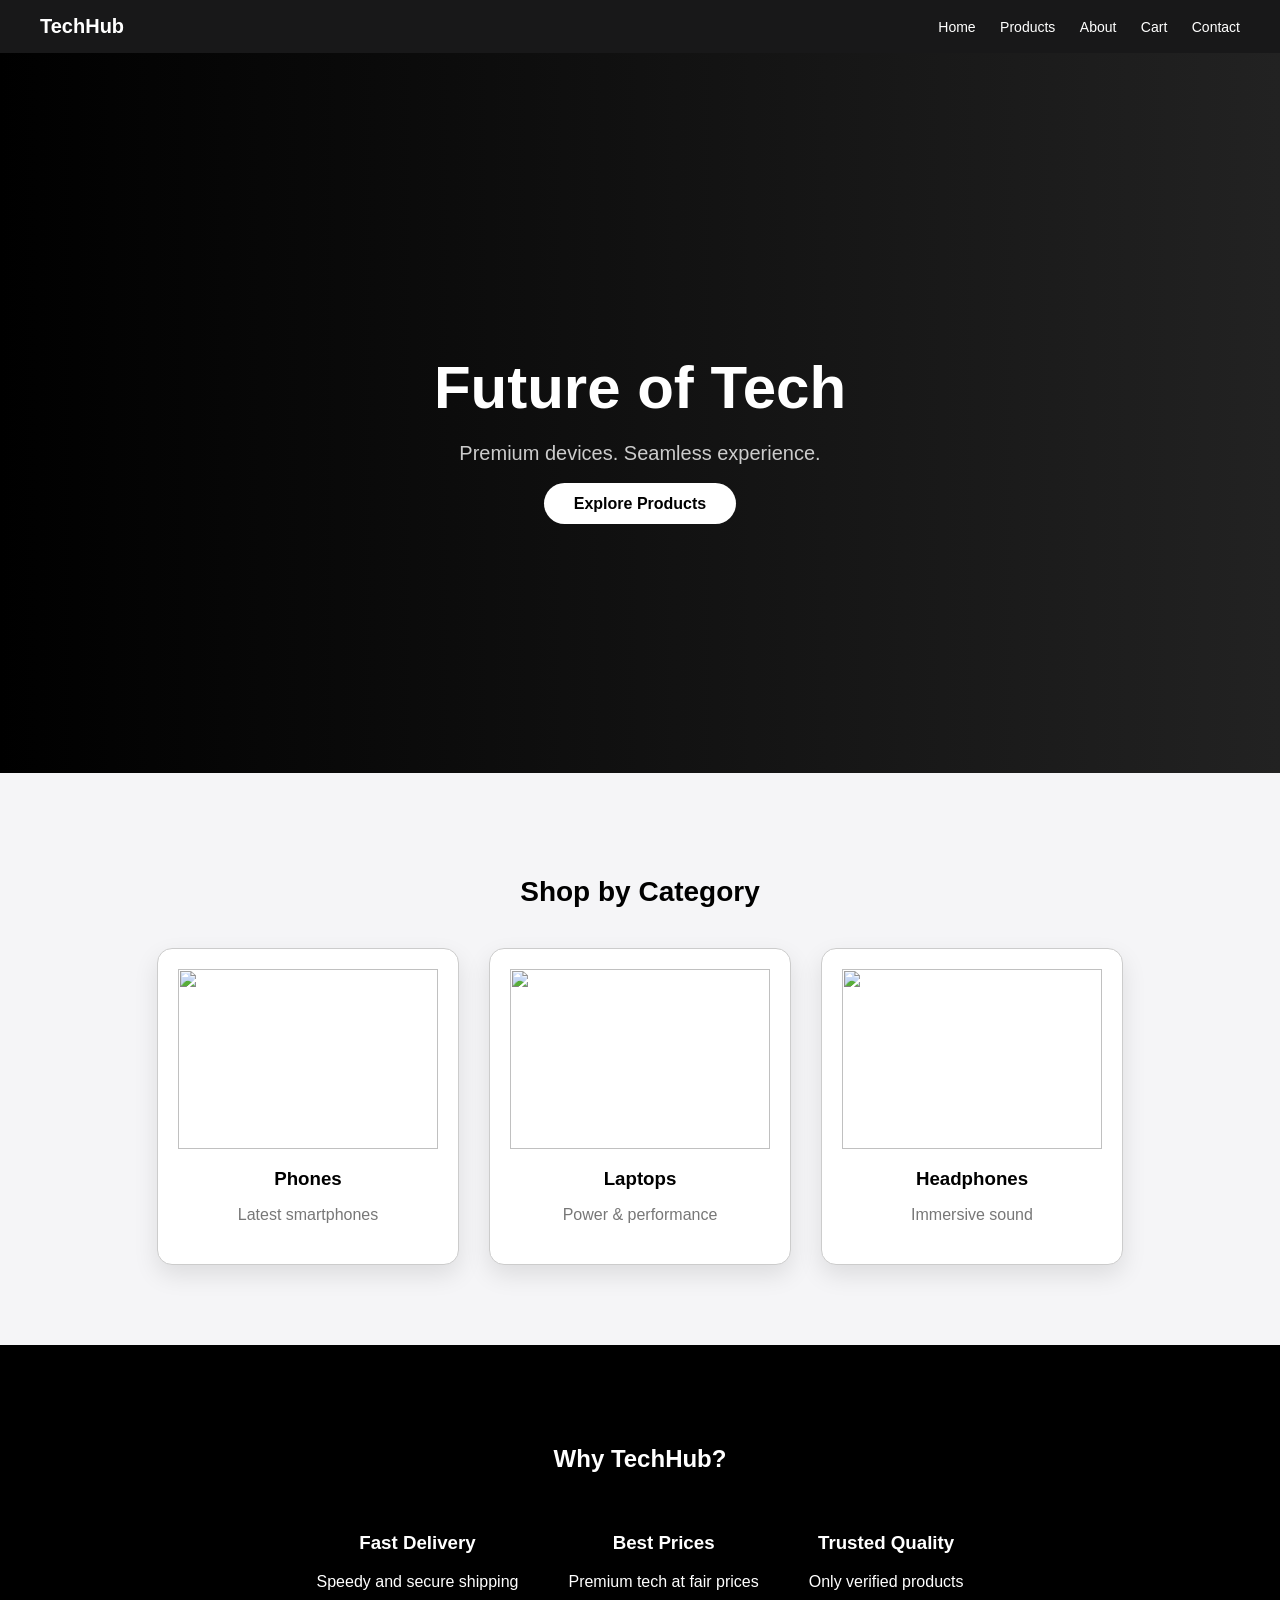
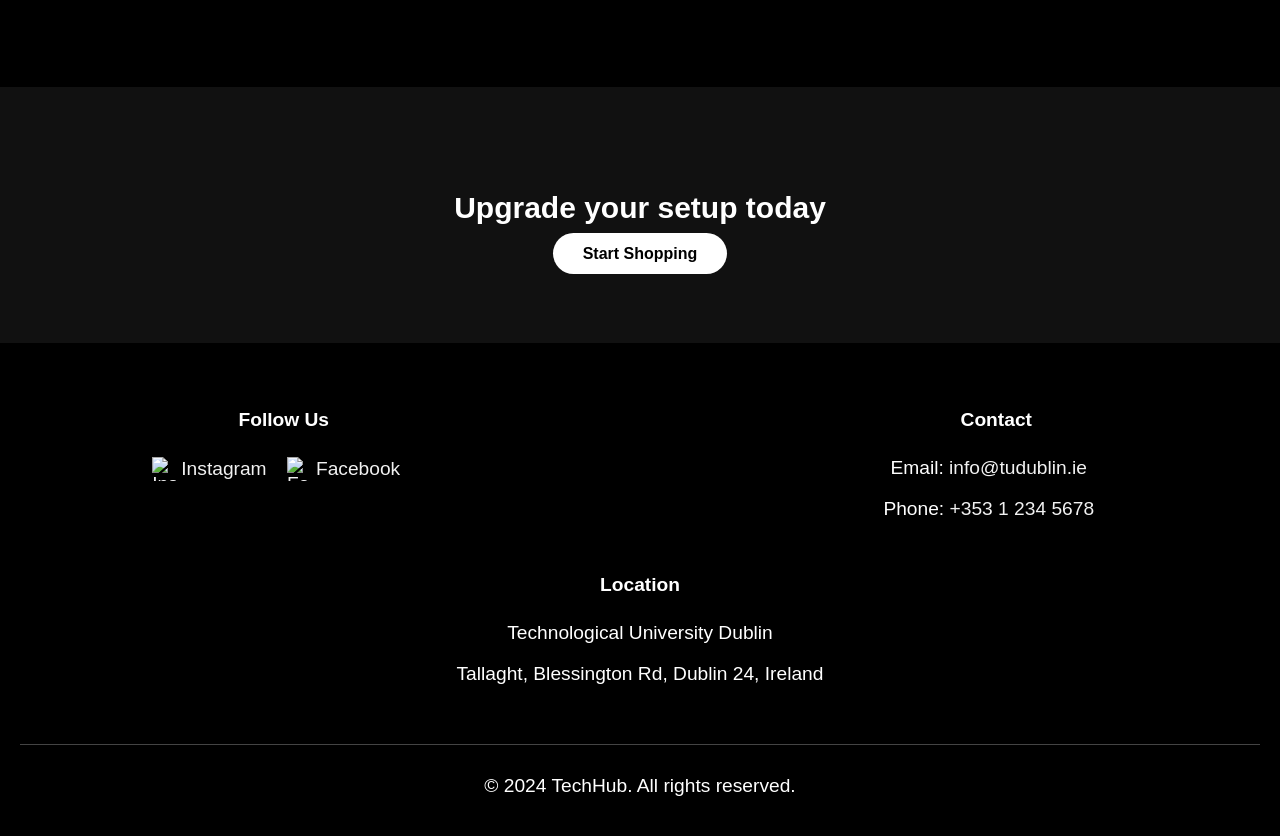
==== commit 55e4b41d: "Update index.html" ====
--- a/index.html
+++ b/index.html
@@ -85,10 +85,7 @@
     <a href="products.html" class="btn">Start Shopping</a>
   </section>
 
-  <!-- FOOTER -->
-  <footer class="site-footer">
-    <p>&copy; 2026 TechHub</p>
-  </footer>
+  
 
   <script>
     function viewProduct(category) {
@@ -96,5 +93,45 @@
     }
   </script>
 
+<footer class="site-footer">
+  <div class="footer-container">
+    <div class="footer-section social">
+      <h4>Follow Us</h4>
+      <a href="https://instagram.com" target="_blank">
+        <img
+          src="https://cdn.simpleicons.org/instagram/ffffff"
+          alt="Instagram"
+        />
+        Instagram
+      </a>
+      <a href="https://facebook.com" target="_blank">
+        <img
+          src="https://cdn.simpleicons.org/facebook/ffffff"
+          alt="Facebook"
+        />
+        Facebook
+      </a>
+    </div>
+
+    <div class="footer-section contact">
+      <h4>Contact</h4>
+      <p>Email: <a href="mailto:info@tudublin.ie">info@tudublin.ie</a></p>
+      <p>Phone: <a href="tel:+35312345678">+353 1 234 5678</a></p>
+    </div>
+
+    <div class="footer-section location">
+      <h4>Location</h4>
+      <p>Technological University Dublin</p>
+      <p>Tallaght, Blessington Rd, Dublin 24, Ireland</p>
+    </div>
+  </div>
+
+  <div class="footer-bottom">
+    <p>&copy; 2024 TechHub. All rights reserved.</p>
+  </div>
+</footer>
+
+
+
 </body>
 </html>
--- a/style.css
+++ b/style.css
@@ -9,29 +9,32 @@
   background-color: #ffffff;
 }
 
-/* Navbar */
+/* NAVBAR */
 .navbar {
   display: flex;
-  justify-content: center;
-  background: darkblue;
-  padding: 30px;
-}
-
-.navbar a {
-  color: white;
+  justify-content: space-between;
+  align-items: center;
+  padding: 15px 40px;
+  background: rgba(0,0,0,0.9);
+  color: white;
+  position: sticky;
+  top: 0;
+}
+
+.logo {
+  font-size: 20px;
+  font-weight: bold;
+}
+
+.nav-links a {
+  color: white;
+  margin-left: 20px;
   text-decoration: none;
-  margin-left: 20px;
-  font-size: 30px;
-  font-weight: bold;
-  padding: 8px 15px;
-  border-radius: 5px;
-  transition: 0.3s;
-}
-
-/*  The blue colour Nav bar looks good so far so we can honestly just keep that for how it is right now  */
-.navbar a:hover {
-  background-color: rgb(0, 119, 255);
-  color: #fff;
+  font-size: 14px;
+}
+
+.nav-links a:hover {
+  color: #ccc;
 }
 
 /*  My footer */
@@ -99,61 +102,62 @@
   text-decoration: none;
 }
 
-/* This changes the homepage  */
+/* BASE */
 .home {
   font-family: Arial, sans-serif;
-}
-
-/* This is the "Phones, laptops, Tablets etc Nave bar (if you click on it, it doesnt work just yet*/
-.home .categories {
+  margin: 0;
+  background: #f5f5f7;
+}
+/* HERO */
+.home .middle {
+  height: 80vh;
   display: flex;
   justify-content: center;
-  background: #000;
-  padding: 15px;
-}
-
-.home .categories a {
-  color: #fff;
-  margin: 0 15px;
-  font-size: 18px;
-}
-
-.home .categories a:hover {
-  color: #ccc;
-}
-
-/* middle  */
-.home .middle {
-  text-align: center;
-  padding: 80px 20px;
-  background: #f5f5f5;
+  align-items: center;
+  text-align: center;
+  background: linear-gradient(to right, #000, #222);
+  color: white;
+}
+
+.home .hero-content {
+  max-width: 600px;
 }
 
 .home .middle h1 {
-  font-size: 50px;
-  margin-bottom: 10px;
+  font-size: 60px;
+  margin-bottom: 15px;
 }
 
 .home .middle p {
   font-size: 20px;
-  margin-bottom: 20px;
-}
-
+  margin-bottom: 30px;
+  color: #ccc;
+}
+
+/* BUTTON */
 .home .btn {
-  background: #000;
-  color: #fff;
-  padding: 12px 25px;
-  border-radius: 5px;
+  background: white;
+  color: black;
+  padding: 12px 30px;
+  border-radius: 25px;
+  text-decoration: none;
+  font-weight: bold;
+  transition: 0.3s;
 }
 
 .home .btn:hover {
-  background: #333;
-}
-
-/* PRODUCTS (Also doesnt work just yet but I will get to it!*/
+  background: #ddd;
+}
+
+/* FEATURED */
 .home .featured {
-  padding: 50px 20px;
-  text-align: center;
+  padding: 80px 20px;
+  text-align: center;
+}
+
+.home .featured h2 {
+  font-size: 28px;
+  margin-bottom: 40px;
 }
 
 .home .product-container {
@@ -164,59 +168,74 @@
 }
 
 .home .product-card {
-  border: 1px solid #ddd;
-  padding: 20px;
-  width: 220px;
-  border-radius: 10px;
-  background: #fff;
+  background: white;
+  border-radius: 15px;
+  width: 260px;
+  overflow: hidden;
+  box-shadow: 0 10px 25px rgba(0,0,0,0.1);
   transition: 0.3s;
+  cursor: pointer;
 }
 
 .home .product-card:hover {
-  transform: scale(1.05);
+  transform: translateY(-10px);
 }
 
 .home .product-card img {
   width: 100%;
-}
-
-.home .product-card button {
-  background: #000;
-  color: #fff;
-  border: none;
-  padding: 10px;
-  cursor: pointer;
-  margin-top: 10px;
-}
-
-.home .product-card button:hover {
-  background: #333;
-}
-
-/* This is the lower middle section about the "why choose us"  */
+  height: 180px;
+  object-fit: cover;
+}
+
+.home .product-card h3 {
+  margin: 15px 0 5px;
+}
+
+.home .product-card p {
+  color: #777;
+  margin-bottom: 20px;
+}
+
+/* WHY US */
 .home .why-us {
   background: #000;
-  color: #fff;
-  padding: 50px 20px;
+  color: white;
+  padding: 80px 20px;
   text-align: center;
 }
 
 .home .features {
   display: flex;
   justify-content: center;
-  gap: 40px;
+  gap: 50px;
+  margin-top: 40px;
   flex-wrap: wrap;
 }
 
-/* This is the footer for the home page   */
+.home .features div {
+  max-width: 220px;
+}
+
+/* CTA */
+.home .cta {
+  background: #111;
+  color: white;
+  text-align: center;
+  padding: 80px 20px;
+}
+
+.home .cta h2 {
+  font-size: 30px;
+  margin-bottom: 20px;
+}
+
+/* FOOTER */
 .home .site-footer {
-    background: #080000;
-    color: #fff;
-    
-    font-family: sans-serif;
-    font-size: 1.2em;
-}
-
+  background: #000;
+  color: white;
+  text-align: center;
+  padding: 20px;
+}
 /* Contact Page */
 .contact-form {
   width: 50%;
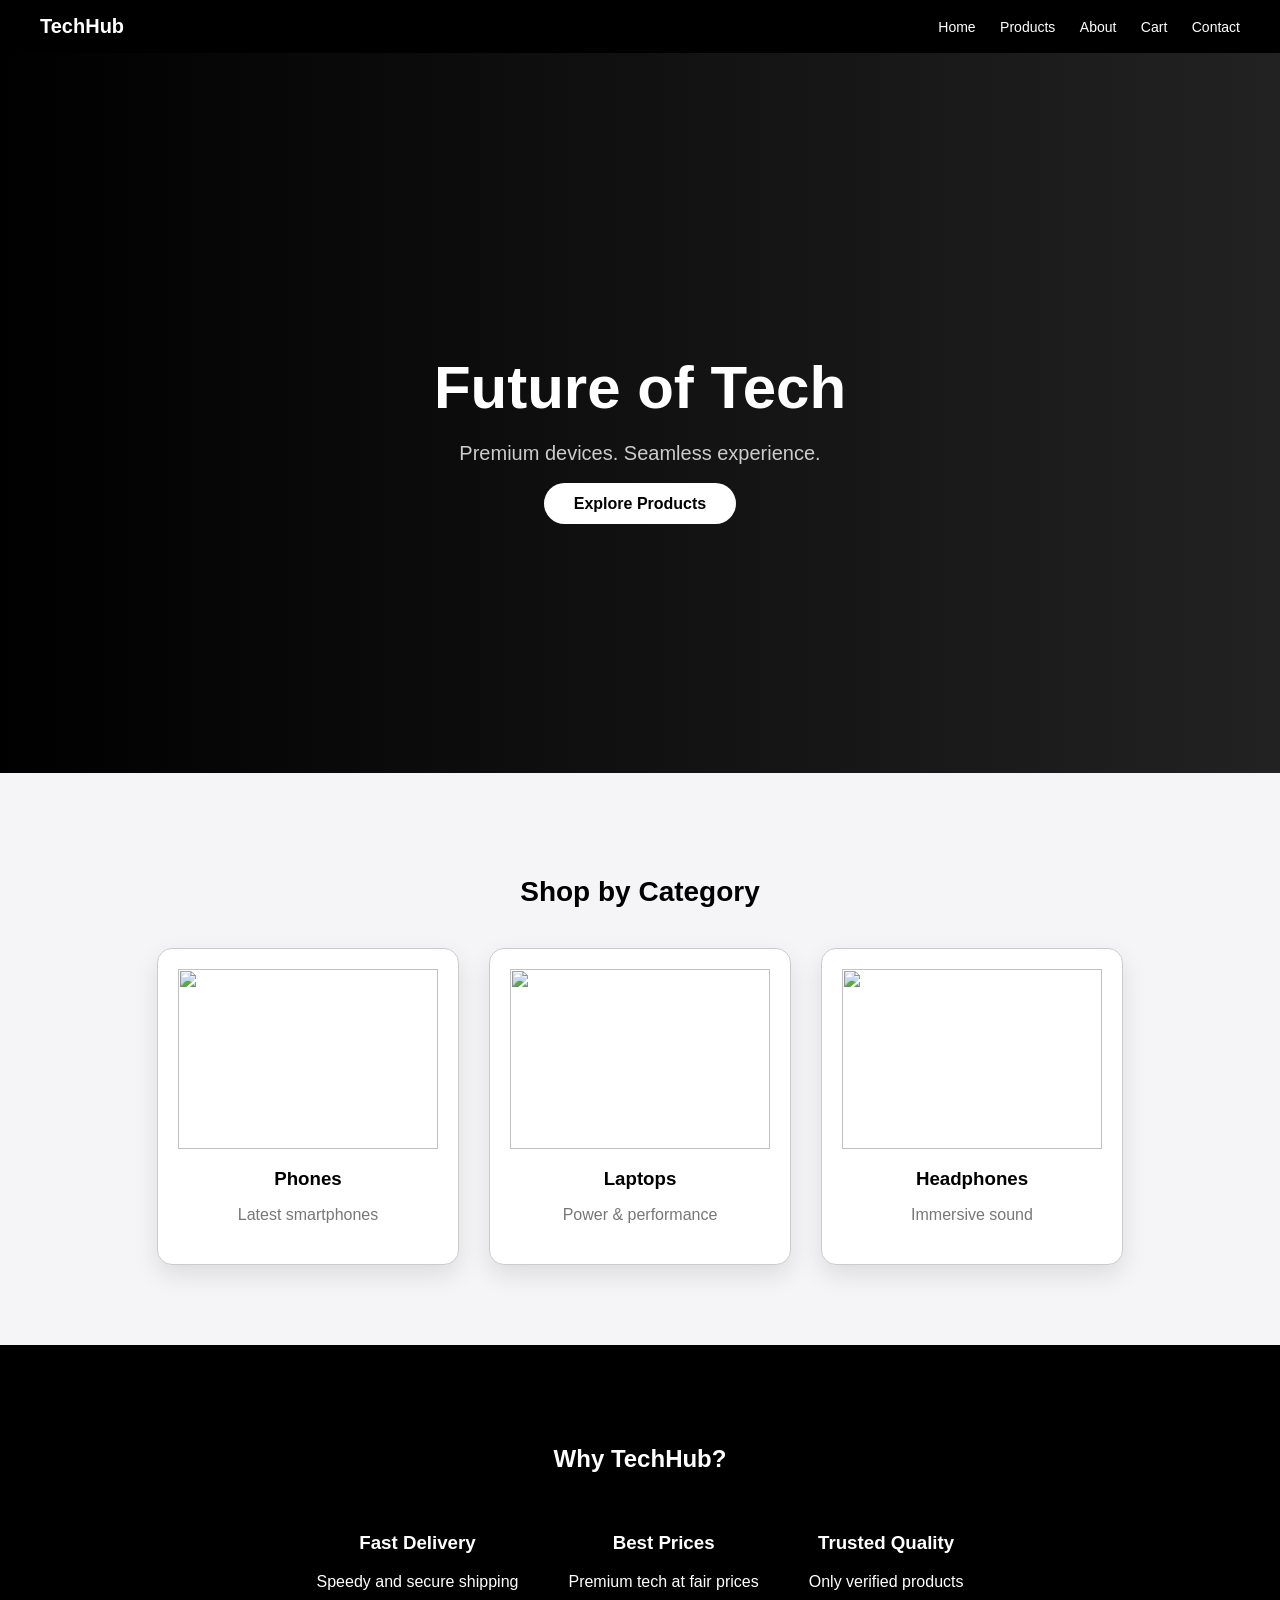
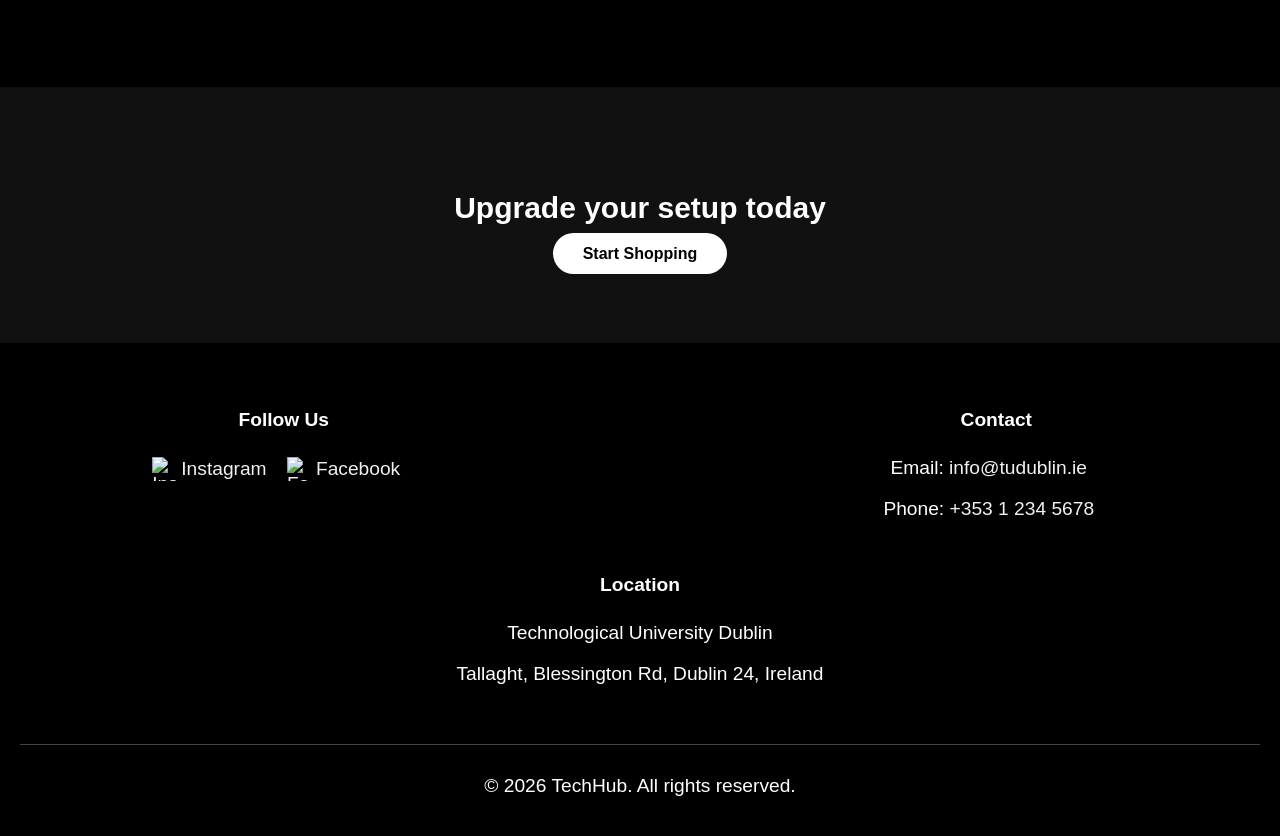
==== commit c8d6904e: "Update index.html" ====
--- a/index.html
+++ b/index.html
@@ -127,7 +127,7 @@
   </div>
 
   <div class="footer-bottom">
-    <p>&copy; 2024 TechHub. All rights reserved.</p>
+    <p>&copy; 2026 TechHub. All rights reserved.</p>
   </div>
 </footer>
 
--- a/style.css
+++ b/style.css
@@ -15,7 +15,7 @@
   justify-content: space-between;
   align-items: center;
   padding: 15px 40px;
-  background: rgba(0,0,0,0.9);
+  background: #000;
   color: white;
   position: sticky;
   top: 0;
@@ -39,7 +39,7 @@
 
 /*  My footer */
 .site-footer {
-    background: #7ee3f0;
+    background: #000;
     color: #fff;
     padding: 20px 0;
     font-family: sans-serif;
@@ -57,7 +57,7 @@
 
 /*  This is the footer of the MAIN body */
 .site-footer {
-    background: rgb(0, 119, 255);
+    background: #000;
     color: #fff;
     
     font-family: sans-serif;
@@ -362,7 +362,7 @@
   margin-top: 10px;
   padding: 10px;
   border: none;
-  background: darkblue;
+  background: #000;
   color: white;
   cursor: pointer;
   border-radius: 5px;
@@ -713,3 +713,4 @@
     width: 90%;
   }
 }
+
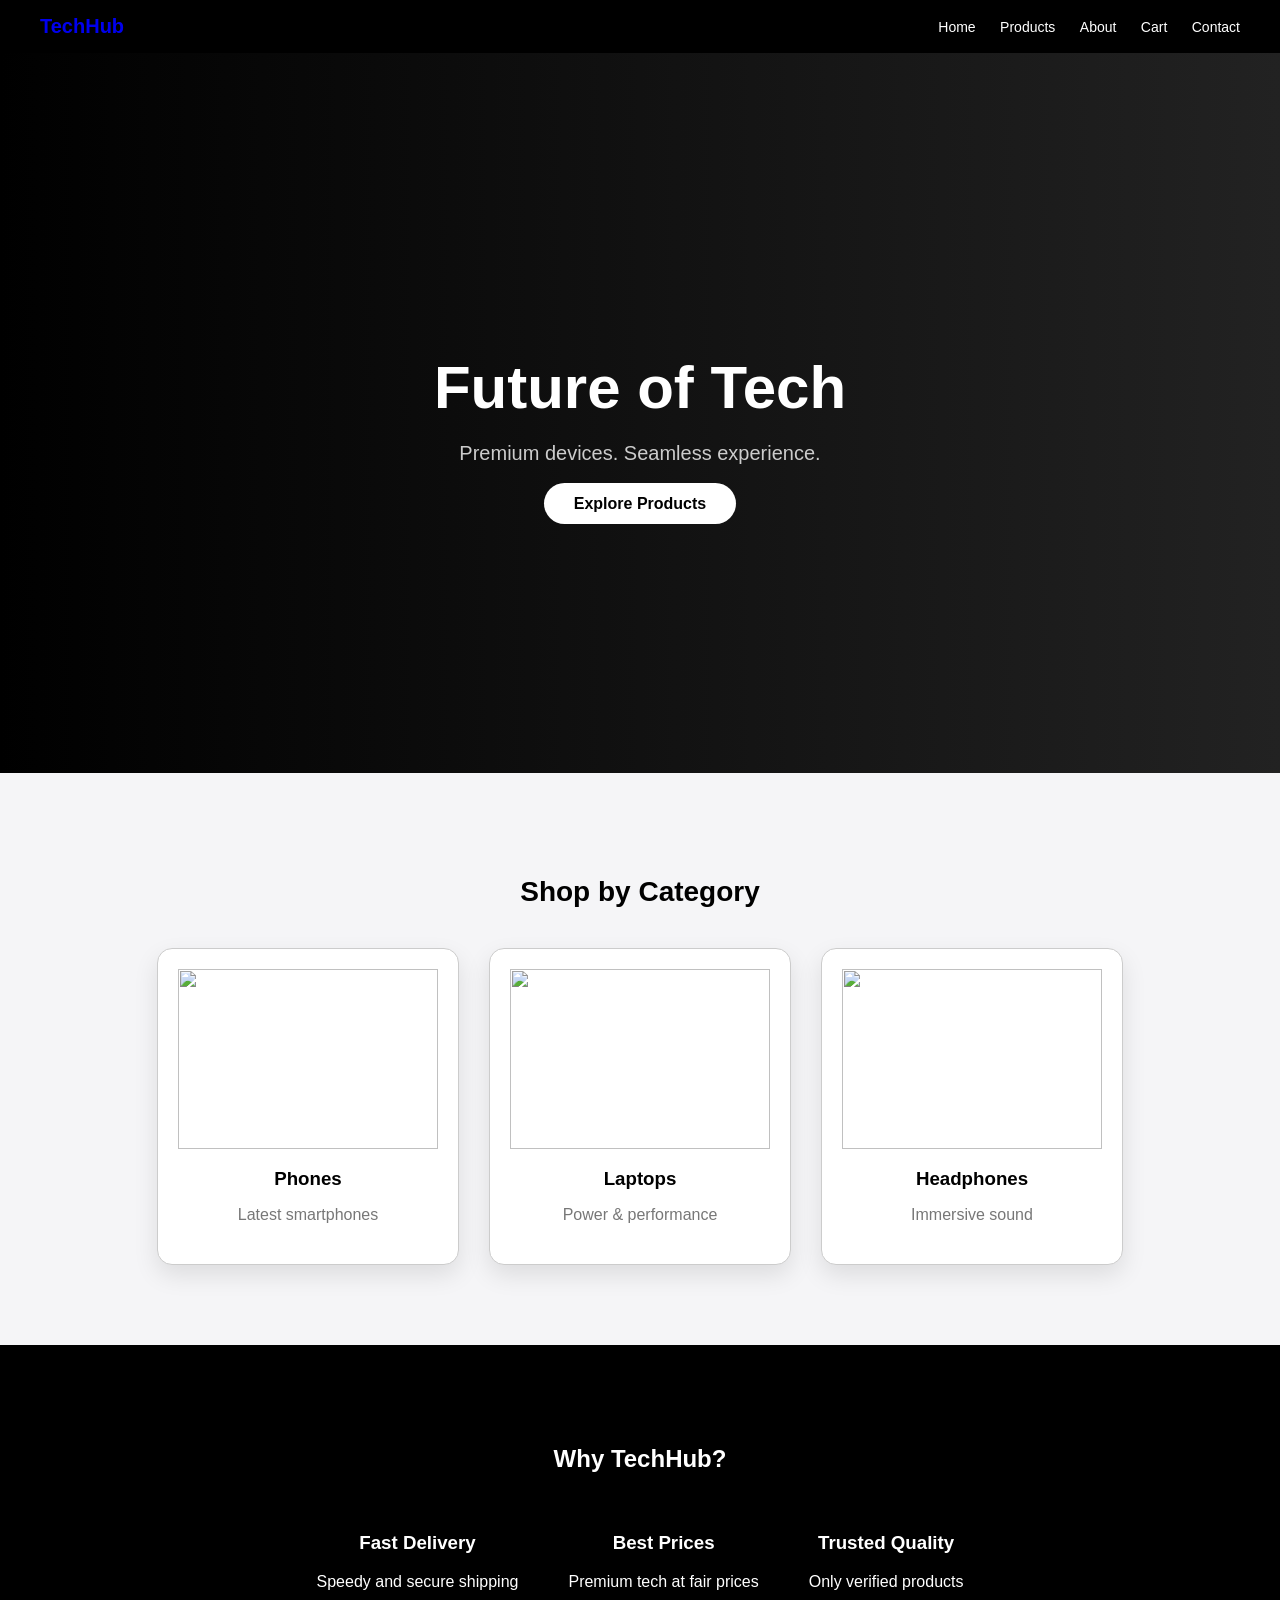
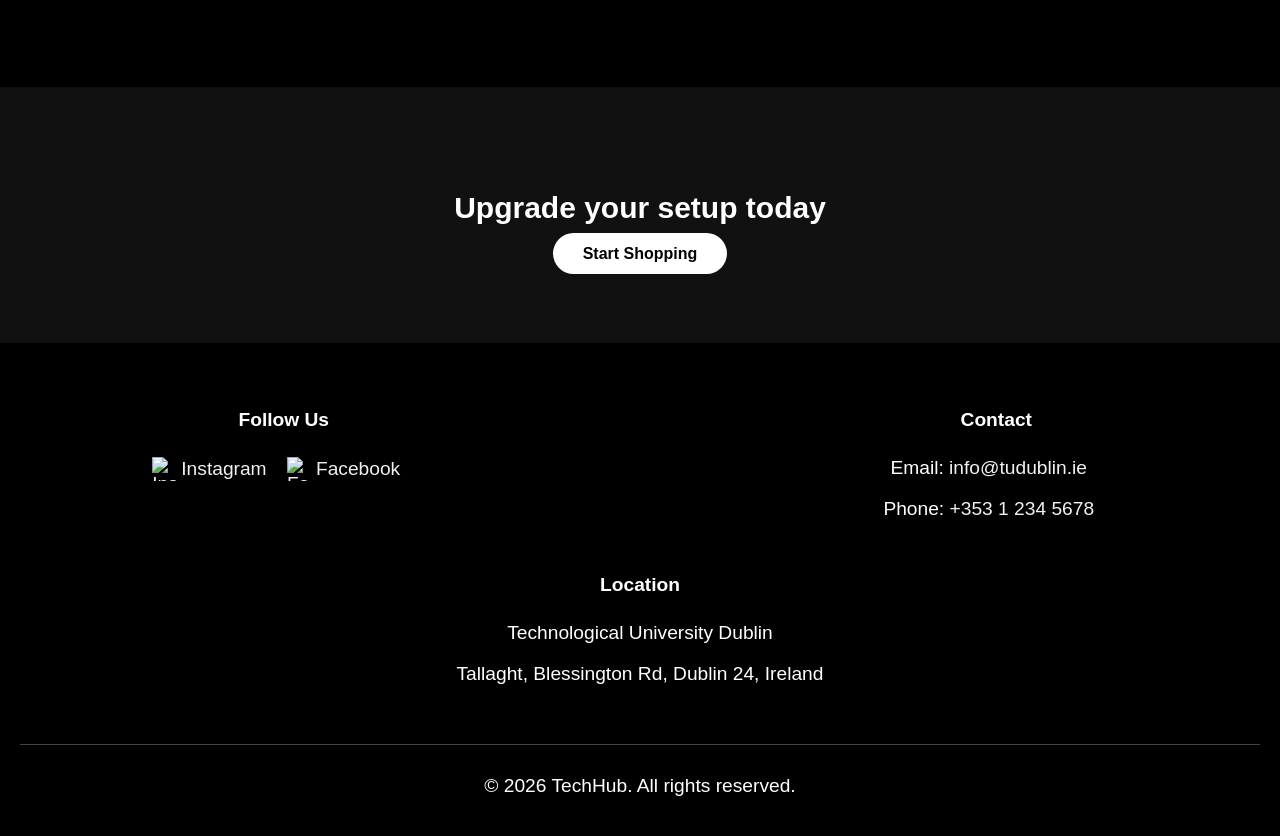
==== commit 354fd9c5: "logo" ====
--- a/index.html
+++ b/index.html
@@ -11,7 +11,7 @@
 
   <!-- NAVBAR -->
   <nav class="navbar">
-    <div class="logo">TechHub</div>
+<a href="index.html" class="logo">TechHub</a>    
     <div class="nav-links">
       <a href="index.html">Home</a>
       <a href="products.html">Products</a>
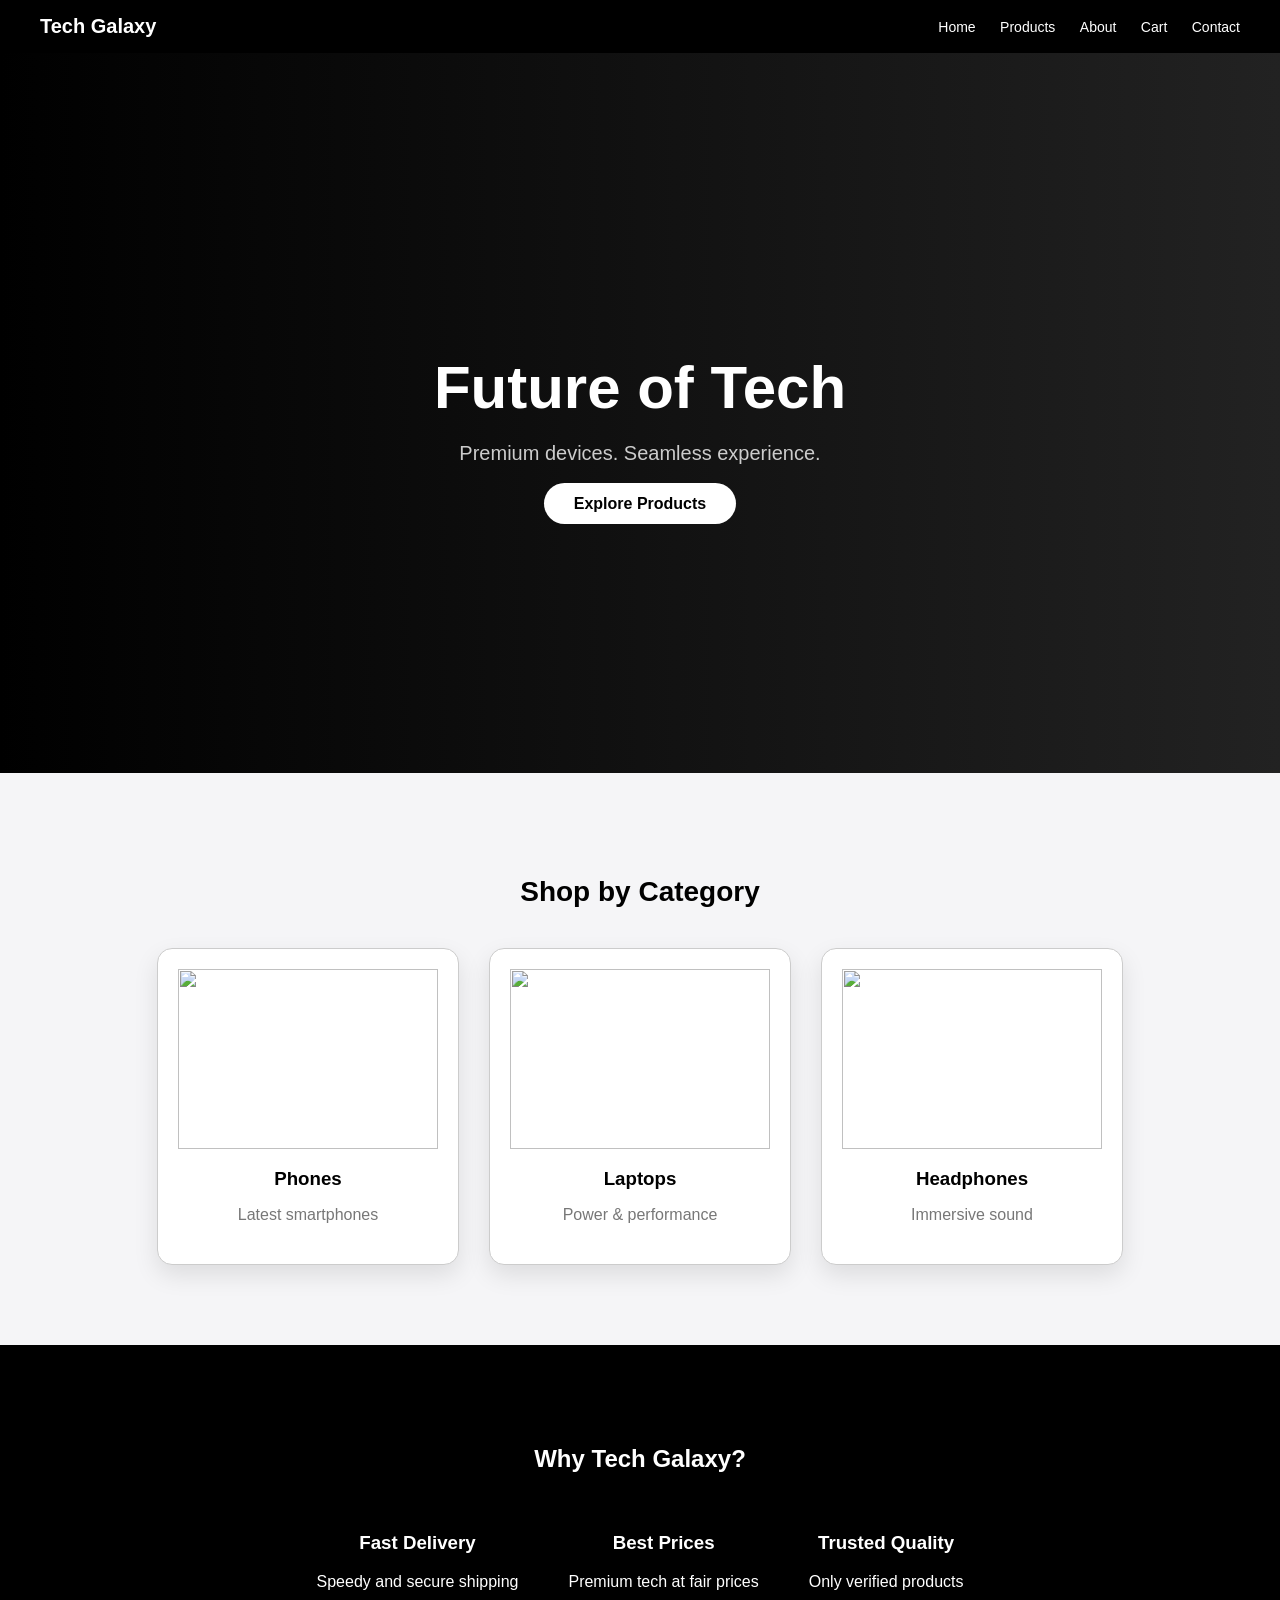
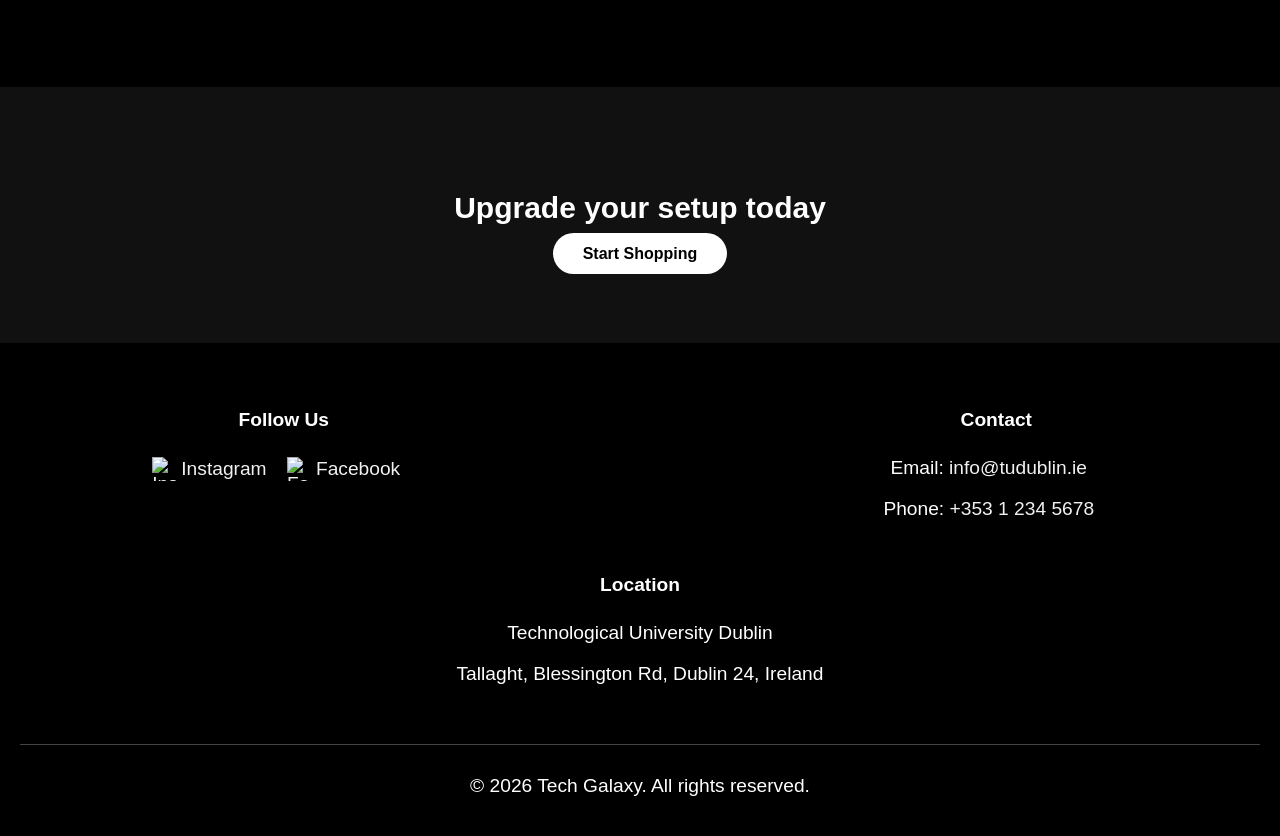
==== commit 11a9223a: "Name change Updated the website title and footer information from 'TechHub' to 'Tech Galaxy'." ====
--- a/index.html
+++ b/index.html
@@ -3,7 +3,7 @@
 <head>
   <meta charset="UTF-8" />
   <meta name="viewport" content="width=device-width, initial-scale=1.0"/>
-  <title>TechHub</title>
+  <title>Tech Galaxy</title>
   <link rel="stylesheet" href="style.css" />
 </head>
 
@@ -11,7 +11,7 @@
 
   <!-- NAVBAR -->
   <nav class="navbar">
-<a href="index.html" class="logo">TechHub</a>    
+<a href="index.html" class="logo">Tech Galaxy</a>    
     <div class="nav-links">
       <a href="index.html">Home</a>
       <a href="products.html">Products</a>
@@ -59,7 +59,7 @@
 
   <!-- WHY US -->
   <section class="why-us">
-    <h2>Why TechHub?</h2>
+    <h2>Why Tech Galaxy?</h2>
 
     <div class="features">
       <div>
@@ -127,7 +127,7 @@
   </div>
 
   <div class="footer-bottom">
-    <p>&copy; 2026 TechHub. All rights reserved.</p>
+    <p>&copy; 2026 Tech Galaxy. All rights reserved.</p>
   </div>
 </footer>
 
--- a/style.css
+++ b/style.css
@@ -24,6 +24,7 @@
 .logo {
   font-size: 20px;
   font-weight: bold;
+  color: white;
 }
 
 .nav-links a {
